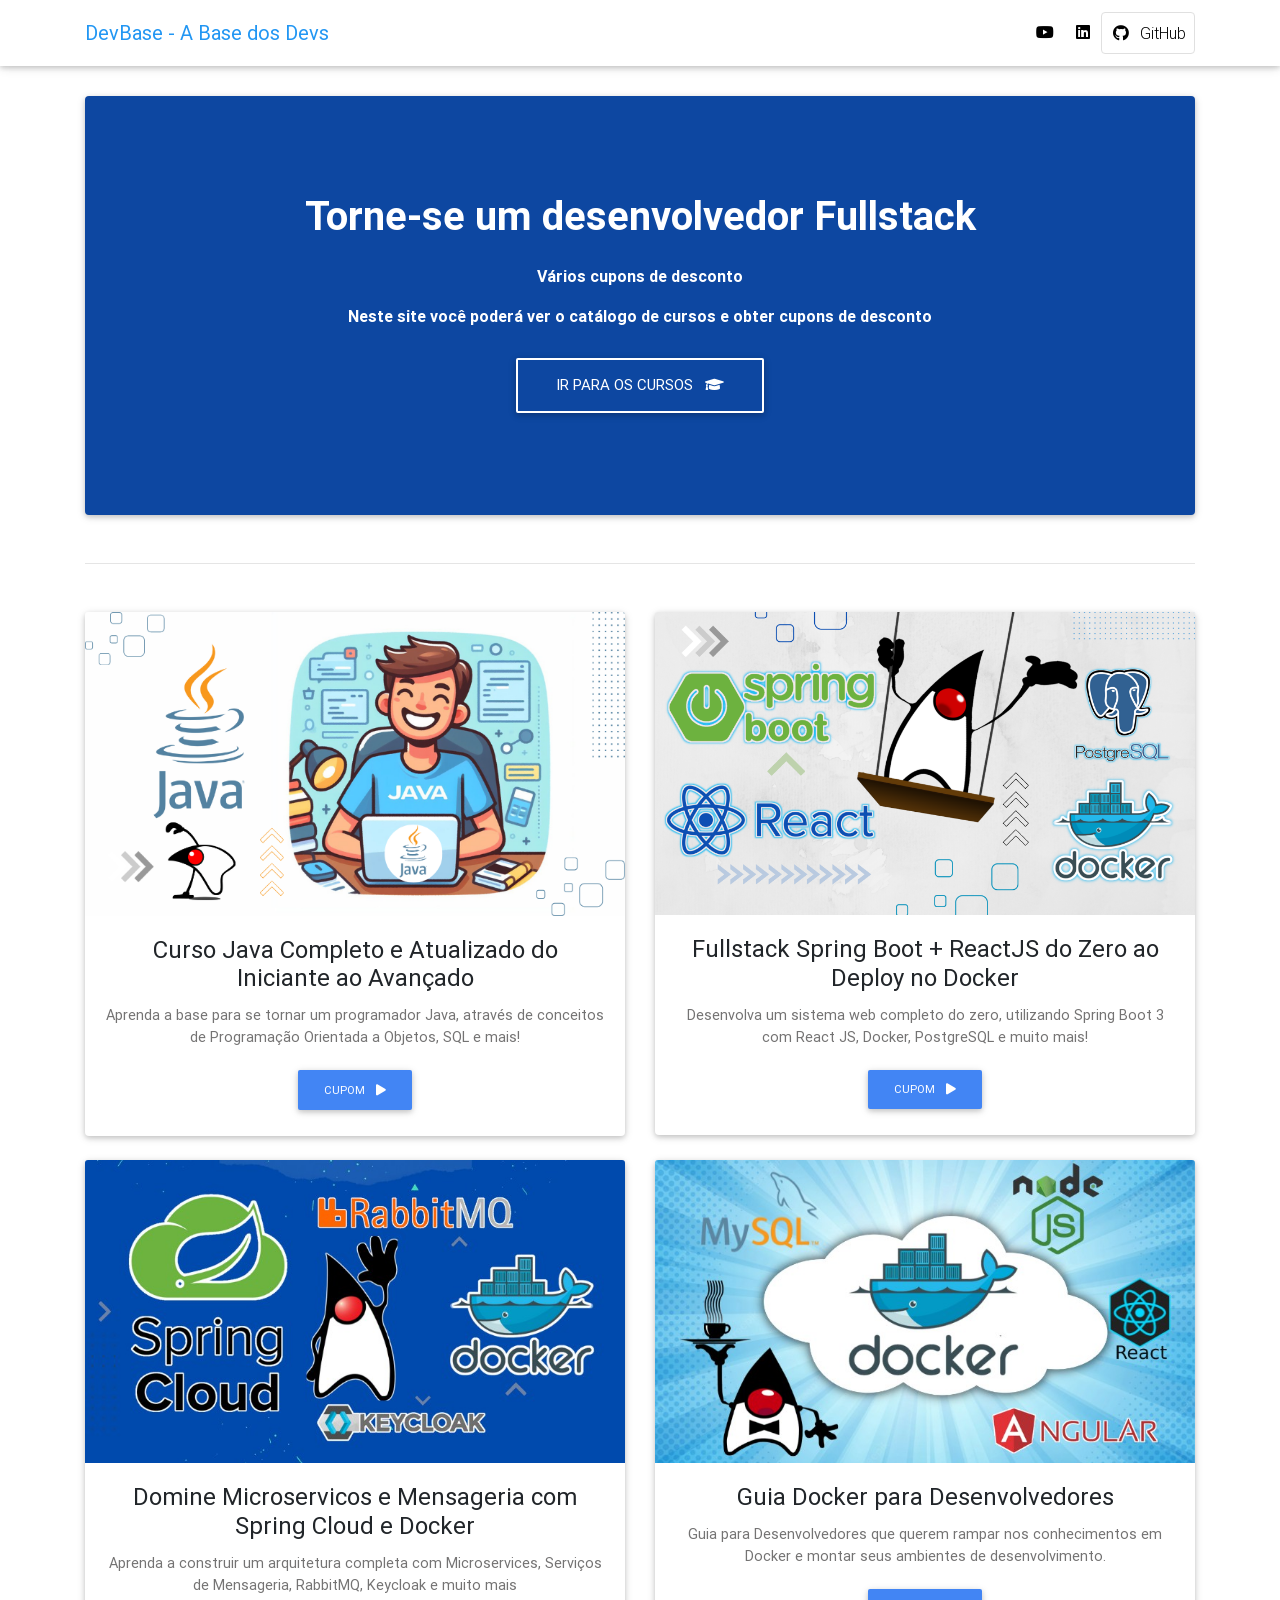
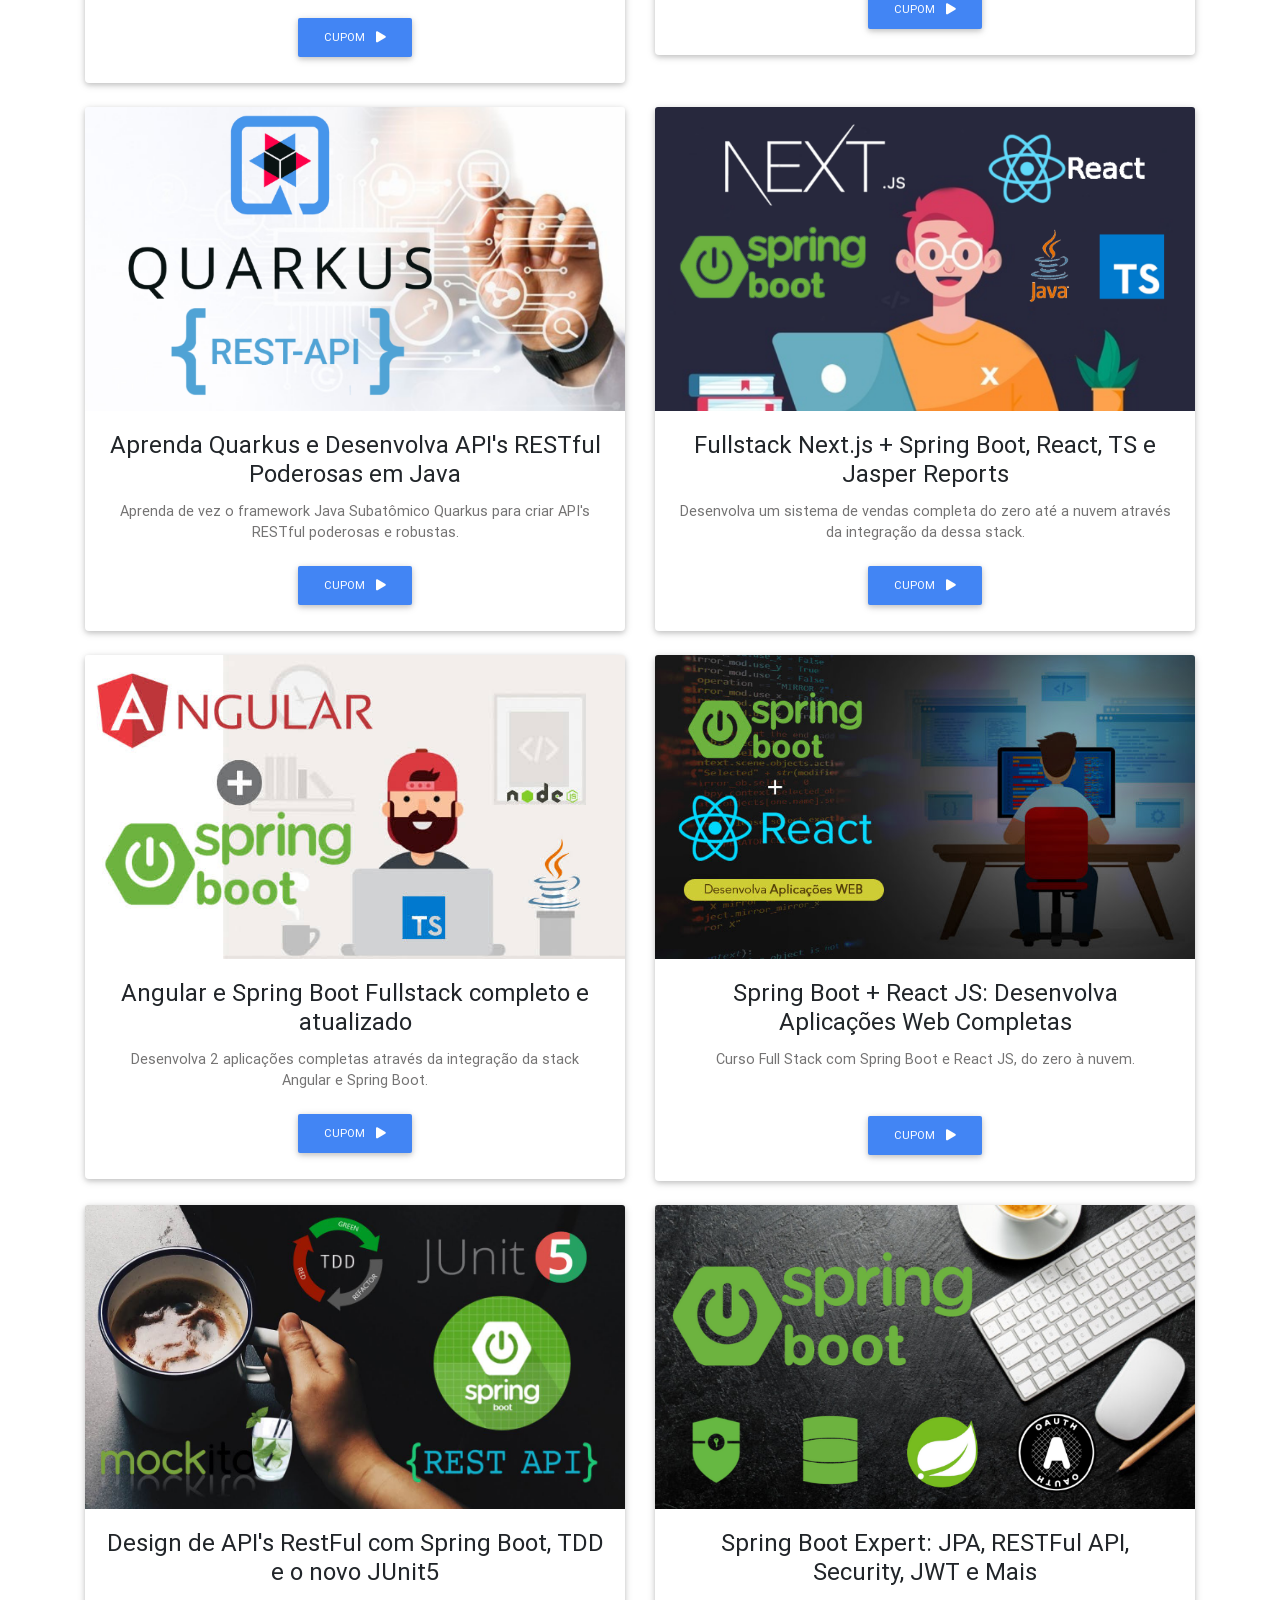
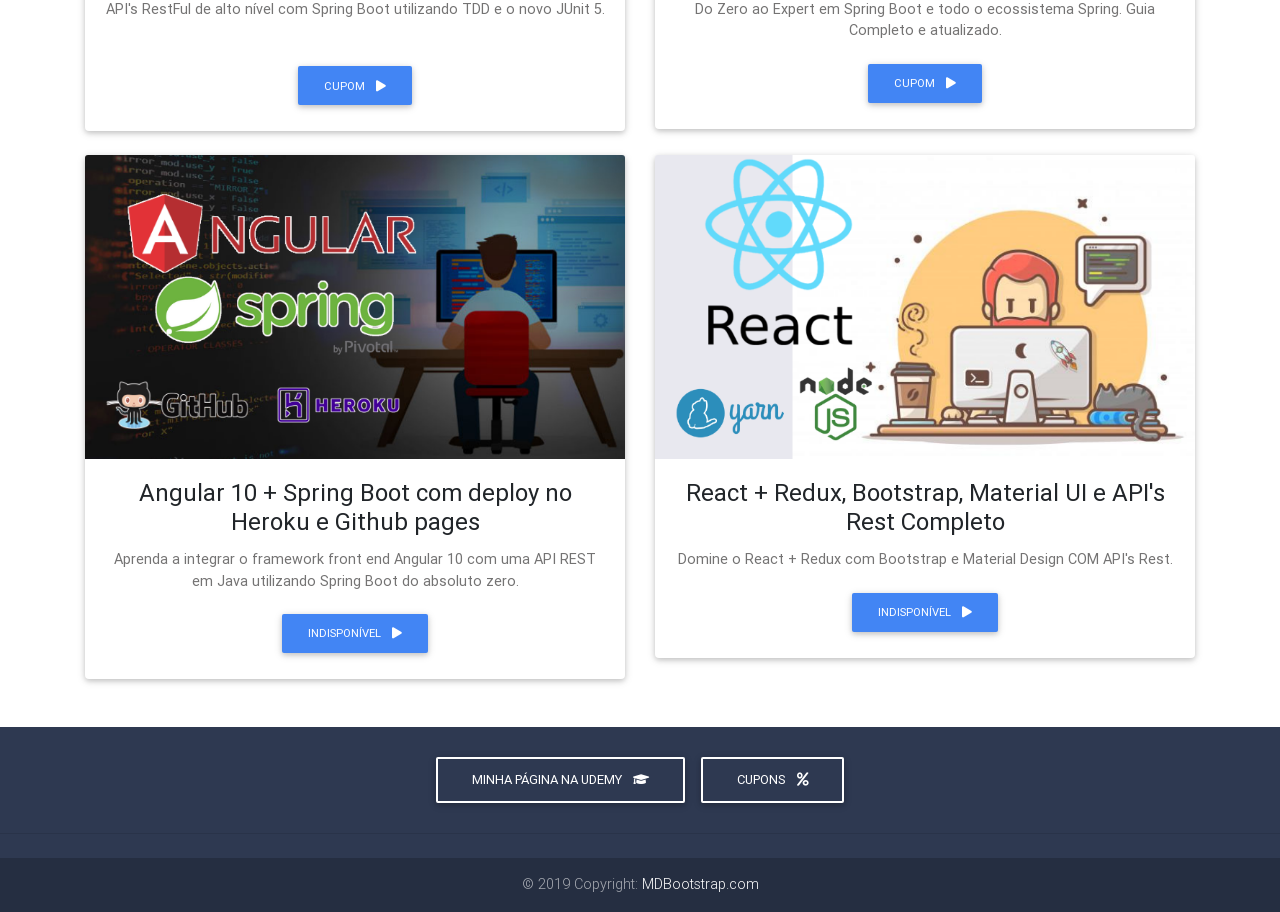
==== index.html @ 4527eec7 "add google analytics" ====
<!DOCTYPE html>
<html lang="en">
  <head>
    <meta charset="utf-8" />
    <meta
      name="viewport"
      content="width=device-width, initial-scale=1, shrink-to-fit=no"
    />
    <meta http-equiv="x-ua-compatible" content="ie=edge" />
    <title>Cursos Dougllas Sousa</title>
    <!-- Font Awesome -->
    <link
      rel="stylesheet"
      href="https://use.fontawesome.com/releases/v5.11.2/css/all.css"
    />
    <!-- Bootstrap core CSS -->
    <link href="css/bootstrap.min.css" rel="stylesheet" />
    <!-- Material Design Bootstrap -->
    <link href="css/mdb.min.css" rel="stylesheet" />
    <!-- Your custom styles (optional) -->
    <link href="css/style.min.css" rel="stylesheet" />
    
  </head>

  <body>
    <script type="text/javascript" src="js/app.js"></script>
    <!--Main Navigation-->
    <header>
      <!-- Navbar -->
      <nav
        class="navbar fixed-top navbar-expand-lg navbar-light white scrolling-navbar"
      >
        <div class="container">
          <!-- Brand -->
          <a class="navbar-brand waves-effect" href="#">
            <strong class="blue-text">DevBase - A Base dos Devs</strong>
          </a>

          <!-- Collapse -->
          <button
            class="navbar-toggler"
            type="button"
            data-toggle="collapse"
            data-target="#navbarSupportedContent"
            aria-controls="navbarSupportedContent"
            aria-expanded="false"
            aria-label="Toggle navigation"
          >
            <span class="navbar-toggler-icon"></span>
          </button>

          <!-- Links -->
          <div class="collapse navbar-collapse" id="navbarSupportedContent">
            <!-- Left -->
            <ul class="navbar-nav mr-auto"></ul>

            <!-- Right -->
            <ul class="navbar-nav nav-flex-icons">
              <li class="nav-item">
                <a
                  href="https://www.youtube.com/channel/UC1NaMQIhprZbJcmgIlcTC9Q"
                  class="nav-link waves-effect"
                  target="_blank"
                >
                  <i class="fab fa-youtube"></i>
                </a>
              </li>
              <li class="nav-item">
                <a
                  href="https://www.linkedin.com/in/dougllassousa/"
                  class="nav-link waves-effect"
                  target="_blank"
                >
                  <i class="fab fa-linkedin"></i>
                </a>
              </li>
              <li class="nav-item">
                <a
                  href="https://github.com/cursodsousa"
                  class="nav-link border border-light rounded waves-effect"
                  target="_blank"
                >
                  <i class="fab fa-github mr-2"></i>GitHub
                </a>
              </li>
            </ul>
          </div>
        </div>
      </nav>
      <!-- Navbar -->
    </header>
    <!--Main Navigation-->

    <!--Main layout-->
    <main class="mt-5 pt-5">
      <div class="container">
        <!--Section: Jumbotron-->
        <section class="card primary-color-dark wow fadeIn" id="intro">
          <!-- Content -->
          <div class="card-body text-white text-center py-5 px-5 my-5">
            <h1 class="mb-4">
              <strong>Torne-se um desenvolvedor Fullstack</strong>
            </h1>
            <p>
              <strong>Vários cupons de desconto</strong>
            </p>
            <p class="mb-4">
              <strong
                >Neste site você poderá ver o catálogo de cursos e obter cupons
                de desconto</strong
              >
            </p>
            <a href="#cupons-section" class="btn btn-outline-white btn-lg">
              Ir para os cursos
              <i class="fas fa-graduation-cap ml-2"></i>
            </a>
          </div>
          <!-- Content -->
        </section>
        <!--Section: Jumbotron-->

        <hr class="my-5" />

        <!--Section: Cards-->
        <section class="text-center">
          <!--Grid row-->
          <div class="row mb-4 wow fadeIn" id="cupons-section">

            <div class="col-md-6 mb-4" id="curso-java">
              <!--Card-->
              <div class="card">
                <!--Card image-->
                <div class="view overlay">
                  <img
                    src="./img/capas/curso-java-completo.png"
                    class="card-img-top"
                    alt=""
                  />
                  <a
                    href="#"
                    onclick="redirectJAVA();"
                  >
                    <div class="mask rgba-white-slight"></div>
                  </a>
                </div>

                <!--Card content-->
                <div class="card-body">
                  <!--Title-->
                  <h4 class="card-title">
                    Curso Java Completo e Atualizado do Iniciante ao Avançado
                  </h4>
                  <!--Text-->
                  <p class="card-text">
                    Aprenda a base para se tornar um programador Java, através de conceitos de Programação Orientada a Objetos, SQL e mais!
                  </p>
                  <a
                    href="#"
                    onclick="redirectJAVA()"
                    class="btn btn-primary btn-md"
                    >CUPOM
                    <i class="fas fa-play ml-2"></i>
                  </a>
                </div>
              </div>
              <!--/.Card-->
            </div>





            <div class="col-md-6 mb-4" id="fullstack-spring-react-2024">
              <!--Card-->
              <div class="card">
                <!--Card image-->
                <div class="view overlay">
                  <img
                    src="./img/capas/fullstack-spring-react-2024.png"
                    class="card-img-top"
                    alt=""
                  />
                  <a
                    href="#"
                    onclick="redirectFSREACT2024();"
                  >
                    <div class="mask rgba-white-slight"></div>
                  </a>
                </div>

                <!--Card content-->
                <div class="card-body">
                  <!--Title-->
                  <h4 class="card-title">
                    Fullstack Spring Boot + ReactJS do Zero ao Deploy no Docker
                  </h4>
                  <!--Text-->
                  <p class="card-text">
                    Desenvolva um sistema web completo do zero, utilizando Spring Boot 3 com React JS, Docker, PostgreSQL e muito mais!
                  </p>
                  <a
                    href="#"
                    onclick="redirectFSREACT2024()"
                    class="btn btn-primary btn-md"
                    >CUPOM
                    <i class="fas fa-play ml-2"></i>
                  </a>
                </div>
              </div>
              <!--/.Card-->
            </div>




            <div class="col-md-6 mb-4" id="spring-microservices">
              <!--Card-->
              <div class="card">
                <!--Card image-->
                <div class="view overlay">
                  <img
                    src="./img/capas/spring-microservices.jpg"
                    class="card-img-top"
                    alt=""
                  />
                  <a
                    href="#"
                    onclick="redirectSPRINGMS();"
                  >
                    <div class="mask rgba-white-slight"></div>
                  </a>
                </div>

                <!--Card content-->
                <div class="card-body">
                  <!--Title-->
                  <h4 class="card-title">
                    Domine Microservicos e Mensageria com Spring Cloud e Docker
                  </h4>
                  <!--Text-->
                  <p class="card-text">
                    Aprenda a construir um arquitetura completa com Microservices, Serviços de Mensageria, RabbitMQ, Keycloak e muito mais
                  </p>
                  <a
                    href="#"
                    onclick="redirectSPRINGMS()"
                    class="btn btn-primary btn-md"
                    >CUPOM
                    <i class="fas fa-play ml-2"></i>
                  </a>
                </div>
              </div>
              <!--/.Card-->
            </div>


            <div class="col-md-6 mb-4" id="curso-docker">
              <!--Card-->
              <div class="card">
                <!--Card image-->
                <div class="view overlay">
                  <img
                    src="./img/capas/docker.jpg"
                    class="card-img-top"
                    alt=""
                  />
                  <a
                    href="#"
                    onclick="redirectDOCKER();"
                  >
                    <div class="mask rgba-white-slight"></div>
                  </a>
                </div>

                <!--Card content-->
                <div class="card-body">
                  <!--Title-->
                  <h4 class="card-title">
                    Guia Docker para Desenvolvedores
                  </h4>
                  <!--Text-->
                  <p class="card-text">
                    Guia para Desenvolvedores que querem rampar nos conhecimentos em Docker e montar seus ambientes de desenvolvimento.
                  </p>
                  <a
                    href="#"
                    onclick="redirectDOCKER()"
                    class="btn btn-primary btn-md"
                    >CUPOM
                    <i class="fas fa-play ml-2"></i>
                  </a>
                </div>
              </div>
              <!--/.Card-->
            </div>




              <!-- curso quarkus rest api -->
              <div class="col-md-6 mb-4" id="quarkus-rest">
                <!--Card-->
                <div class="card">
                  <!--Card image-->
                  <div class="view overlay">
                    <img
                      src="./img/capas/quarkus-rest.png"
                      class="card-img-top"
                      alt=""
                    />
                    <a
                      href="#"
                      onclick="redirectQUARKUS();"
                    >
                      <div class="mask rgba-white-slight"></div>
                    </a>
                  </div>
  
                  <!--Card content-->
                  <div class="card-body">
                    <!--Title-->
                    <h4 class="card-title">
                      Aprenda Quarkus e Desenvolva API's RESTful Poderosas em Java 
                    </h4>
                    <!--Text-->
                    <p class="card-text">
                      Aprenda de vez o framework Java Subatômico Quarkus para criar API's RESTful poderosas e robustas.
                    </p>
                    <a
                      href="#"
                      onclick="redirectQUARKUS();"
                      class="btn btn-primary btn-md"
                      >CUPOM
                      <i class="fas fa-play ml-2"></i>
                    </a>
                  </div>
                </div>
                <!--/.Card-->
              </div>


              <!--Fullstack Next.js + Spring Boot-->
            <!--Grid column-->
            <div class="col-md-6 mb-4" id="angular_spring_boot">
              <!--Card-->
              <div class="card">
                <!--Card image-->
                <div class="view overlay">
                  <img
                    src="./img/capas/spring-nextjs-fullstack.png"
                    class="card-img-top"
                    alt=""
                  />
                  <a
                    href="#"
                    onclick="redirectFSNEXT();"
                  >
                    <div class="mask rgba-white-slight"></div>
                  </a>
                </div>

                <!--Card content-->
                <div class="card-body">
                  <!--Title-->
                  <h4 class="card-title">
                    Fullstack Next.js + Spring Boot, React, TS e Jasper Reports
                  </h4>
                  <!--Text-->
                  <p class="card-text">
                    Desenvolva um sistema de vendas completa do zero até a nuvem através da integração da
                    dessa stack.
                  </p>
                  <a
                    href="#"
                    onclick="redirectFSNEXT();"
                    class="btn btn-primary btn-md"
                    >Cupom
                    <i class="fas fa-play ml-2"></i>
                  </a>
                </div>
              </div>
              <!--/.Card-->
            </div>
            <div class="col-md-6 mb-4" id="angular_spring_boot">
              <!--Card-->
              <div class="card">
                <!--Card image-->
                <div class="view overlay">
                  <img
                    src="./img/capas/angular_spring_boot.jpg"
                    class="card-img-top"
                    alt=""
                  />
                  <a
                    onclick="redirectFSANG();"
                    href="#"
                  >
                    <div class="mask rgba-white-slight"></div>
                  </a>
                </div>

                <!--Card content-->
                <div class="card-body">
                  <!--Title-->
                  <h4 class="card-title">
                    Angular e Spring Boot Fullstack completo e atualizado
                  </h4>
                  <!--Text-->
                  <p class="card-text">
                    Desenvolva 2 aplicações completas através da integração da
                    stack Angular e Spring Boot.
                  </p>
                  <a
                    onclick="redirectFSANG();"
                    href="#"
                    class="btn btn-primary btn-md"
                    >Cupom
                    <i class="fas fa-play ml-2"></i>
                  </a>
                </div>
              </div>
              <!--/.Card-->
            </div>
            <!--Grid column-->

          
           
            <!-- Spring boot + React JS -->
            <!--Grid column-->
            <div class="col-md-6 mb-4" id="spring-react">
              <!--Card-->
              <div class="card">
                <!--Card image-->
                <div class="view overlay">
                  <img
                    src="./img/capas/spring_react.jpg"
                    class="card-img-top"
                    alt=""
                  />
                  <a
                    onclick="redirectFSREACT()"
                    href="#"
                  >
                    <div class="mask rgba-white-slight"></div>
                  </a>
                </div>

                <!--Card content-->
                <div class="card-body">
                  <!--Title-->
                  <h4 class="card-title">
                    Spring Boot + React JS: Desenvolva Aplicações Web Completas
                  </h4>
                  <!--Text-->
                  <p class="card-text">
                    Curso Full Stack com Spring Boot e React JS, do zero à
                    nuvem.
                  </p>
                  <br />
                  <a
                    onclick="redirectFSREACT()"
                    href="#"
                    class="btn btn-primary btn-md"
                    >Cupom
                    <i class="fas fa-play ml-2"></i>
                  </a>
                </div>
              </div>
              <!--/.Card-->
            </div>

            <!--Grid column-->
            <div class="col-md-6 mb-4" id="design-api">
              <!--Card-->
              <div class="card">
                <!--Card image-->
                <div class="view overlay">
                  <img
                    src="./img/capas/design-api.jpg"
                    class="card-img-top"
                    alt=""
                  />
                  <a
                    onclick="redirectDESIGN();"
                    href="#"
                  >
                    <div class="mask rgba-white-slight"></div>
                  </a>
                </div>

                <!--Card content-->
                <div class="card-body">
                  <!--Title-->
                  <h4 class="card-title">
                    Design de API's RestFul com Spring Boot, TDD e o novo JUnit5
                  </h4>
                  <!--Text-->
                  <p class="card-text">
                    API's RestFul de alto nível com Spring Boot utilizando TDD e
                    o novo JUnit 5.
                  </p>
                  <br />
                  <a
                    onclick="redirectDESIGN();"
                    href="#"
                    class="btn btn-primary btn-md"
                    >Cupom
                    <i class="fas fa-play ml-2"></i>
                  </a>
                </div>
              </div>
              <!--/.Card-->
            </div>

            <!--Grid column-->
            <div class="col-md-6 mb-4" id="expert">
              <!--Card-->
              <div class="card">
                <!--Card image-->
                <div class="view overlay">
                  <img
                    src="./img/capas/expert.png"
                    class="card-img-top"
                    alt=""
                  />
                  <a
                    href="#"
                    onclick="redirectSPRING();"
                  >
                    <div class="mask rgba-white-slight"></div>
                  </a>
                </div>

                <!--Card content-->
                <div class="card-body">
                  <!--Title-->
                  <h4 class="card-title">
                    Spring Boot Expert: JPA, RESTFul API, Security, JWT e Mais
                  </h4>
                  <!--Text-->
                  <p class="card-text">
                    Do Zero ao Expert em Spring Boot e todo o ecossistema
                    Spring. Guia Completo e atualizado.
                  </p>
                  <a
                    href="#"
                    onclick="redirectSPRING();"
                    class="btn btn-primary btn-md"
                    >Cupom
                    <i class="fas fa-play ml-2"></i>
                  </a>
                </div>
              </div>
              <!--/.Card-->
            </div>

            <!--Grid column-->
            <div class="col-md-6 mb-4" id="angular_spring_boot_heroku">
              <!--Card-->
              <div class="card">
                <!--Card image-->
                <div class="view overlay">
                  <img
                    src="./img/capas/angular spring github heroku.png"
                    class="card-img-top"
                    alt=""
                  />
                  <a
                    href="#"
                    onclick="return false;"
                  >
                    <div class="mask rgba-white-slight"></div>
                  </a>
                </div>

                <!--Card content-->
                <div class="card-body">
                  <!--Title-->
                  <h4 class="card-title">
                    Angular 10 + Spring Boot com deploy no Heroku e Github pages
                  </h4>
                  <!--Text-->
                  <p class="card-text">
                    Aprenda a integrar o framework front end Angular 10 com uma
                    API REST em Java utilizando Spring Boot do absoluto zero.
                  </p>
                  <a
                    href="#"
                    onclick="return false;"
                    class="btn btn-primary btn-md"
                    >Indisponível
                    <i class="fas fa-play ml-2"></i>
                  </a>
                </div>
              </div>
              <!--/.Card-->
            </div>

            <!--Grid column-->
            <div class="col-md-6 mb-4" id="react">
              <!--Card-->
              <div class="card">
                <!--Card image-->
                <div class="view overlay">
                  <img
                    src="./img/capas/react.png"
                    class="card-img-top"
                    alt=""
                  />
                  <a
                    href="#"
                    onclick="return false;"
                  >
                    <div class="mask rgba-white-slight"></div>
                  </a>
                </div>

                <!--Card content-->
                <div class="card-body">
                  <!--Title-->
                  <h4 class="card-title">
                    React + Redux, Bootstrap, Material UI e API's Rest Completo
                  </h4>
                  <!--Text-->
                  <p class="card-text">
                    Domine o React + Redux com Bootstrap e Material Design COM
                    API's Rest.
                  </p>
                  <a
                    href="#"
                    onclick="return false;"
                    class="btn btn-primary btn-md"
                    >Indisponível
                    <i class="fas fa-play ml-2"></i>
                  </a>
                </div>
              </div>
              <!--/.Card-->
            </div>

           
          </div>
          <!--Grid row-->
        </section>
        <!--Section: Cards-->
      </div>
    </main>
    <!--Main layout-->

    <!--Footer-->
    <footer
      class="page-footer text-center font-small mdb-color darken-2 mt-4 wow fadeIn"
    >
      <!--Call to action-->
      <div class="pt-4">
        <a
          class="btn btn-outline-white"
          href="https://www.udemy.com/user/dougllas-sousa/"
          target="_blank"
          role="button"
          >Minha Página na Udemy
          <i class="fas fa-graduation-cap ml-2"></i>
        </a>
        <a class="btn btn-outline-white" href="#cupons-section" role="button"
          >Cupons
          <i class="fas fa-percent ml-2"></i>
        </a>
      </div>
      <!--/.Call to action-->

      <hr class="my-4" />

      <!-- Social icons -->
      <div class="pb-4" style="display: none">
        <a href="https://www.facebook.com/mdbootstrap" target="_blank">
          <i class="fab fa-facebook-f mr-3"></i>
        </a>

        <a href="https://twitter.com/MDBootstrap" target="_blank">
          <i class="fab fa-twitter mr-3"></i>
        </a>

        <a href="https://www.youtube.com/watch?v=7MUISDJ5ZZ4" target="_blank">
          <i class="fab fa-youtube mr-3"></i>
        </a>

        <a
          href="https://plus.google.com/u/0/b/107863090883699620484"
          target="_blank"
        >
          <i class="fab fa-google-plus-g mr-3"></i>
        </a>

        <a href="https://dribbble.com/mdbootstrap" target="_blank">
          <i class="fab fa-dribbble mr-3"></i>
        </a>

        <a href="https://pinterest.com/mdbootstrap" target="_blank">
          <i class="fab fa-pinterest mr-3"></i>
        </a>

        <a
          href="https://github.com/mdbootstrap/bootstrap-material-design"
          target="_blank"
        >
          <i class="fab fa-github mr-3"></i>
        </a>

        <a href="http://codepen.io/mdbootstrap/" target="_blank">
          <i class="fab fa-codepen mr-3"></i>
        </a>
      </div>
      <!-- Social icons -->

      <!--Copyright-->
      <div class="footer-copyright py-3">
        © 2019 Copyright:
        <a href="https://mdbootstrap.com/education/bootstrap/" target="_blank">
          MDBootstrap.com
        </a>
      </div>
      <!--/.Copyright-->
    </footer>
    <!--/.Footer-->

    <!-- SCRIPTS -->
    <!-- JQuery -->
    <script type="text/javascript" src="js/jquery-3.4.1.min.js"></script>
    <!-- Bootstrap tooltips -->
    <script type="text/javascript" src="js/popper.min.js"></script>
    <!-- Bootstrap core JavaScript -->
    <script type="text/javascript" src="js/bootstrap.min.js"></script>
    <!-- MDB core JavaScript -->
    <script type="text/javascript" src="js/mdb.min.js"></script>
    <!-- Initializations -->
    <script type="text/javascript">
      // Animations initialization
      new WOW().init();
    </script>
    <!-- Global site tag (gtag.js) - Google Analytics -->
<script async src="https://www.googletagmanager.com/gtag/js?id=UA-213331252-1">
</script>
<script>
  window.dataLayer = window.dataLayer || [];
  function gtag(){dataLayer.push(arguments);}
  gtag('js', new Date());

  gtag('config', 'UA-213331252-1');
</script>
<!-- Google Tag Manager -->
<script>(function(w,d,s,l,i){w[l]=w[l]||[];w[l].push({'gtm.start':
  new Date().getTime(),event:'gtm.js'});var f=d.getElementsByTagName(s)[0],
  j=d.createElement(s),dl=l!='dataLayer'?'&l='+l:'';j.async=true;j.src=
  'https://www.googletagmanager.com/gtm.js?id='+i+dl;f.parentNode.insertBefore(j,f);
  })(window,document,'script','dataLayer','GTM-WWMS6BDR');</script>
  <!-- End Google Tag Manager -->
  </body>
</html>
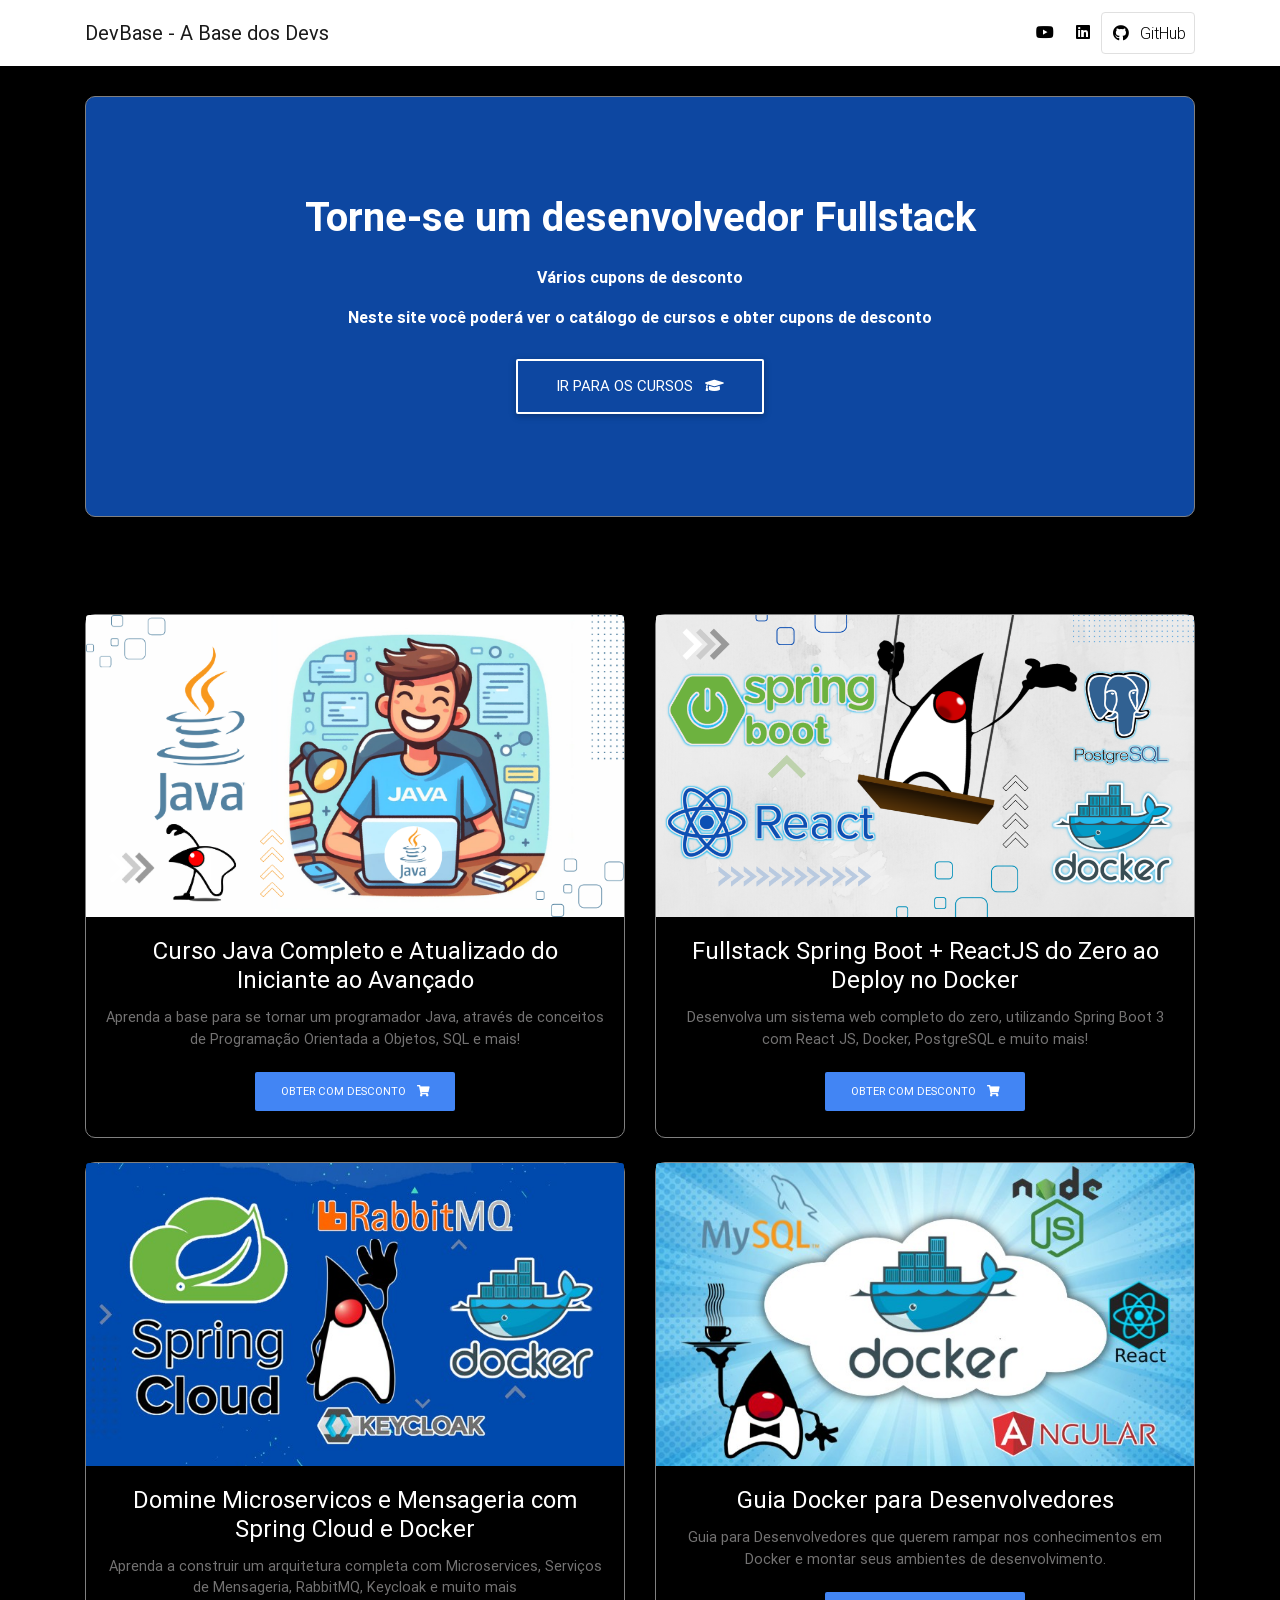
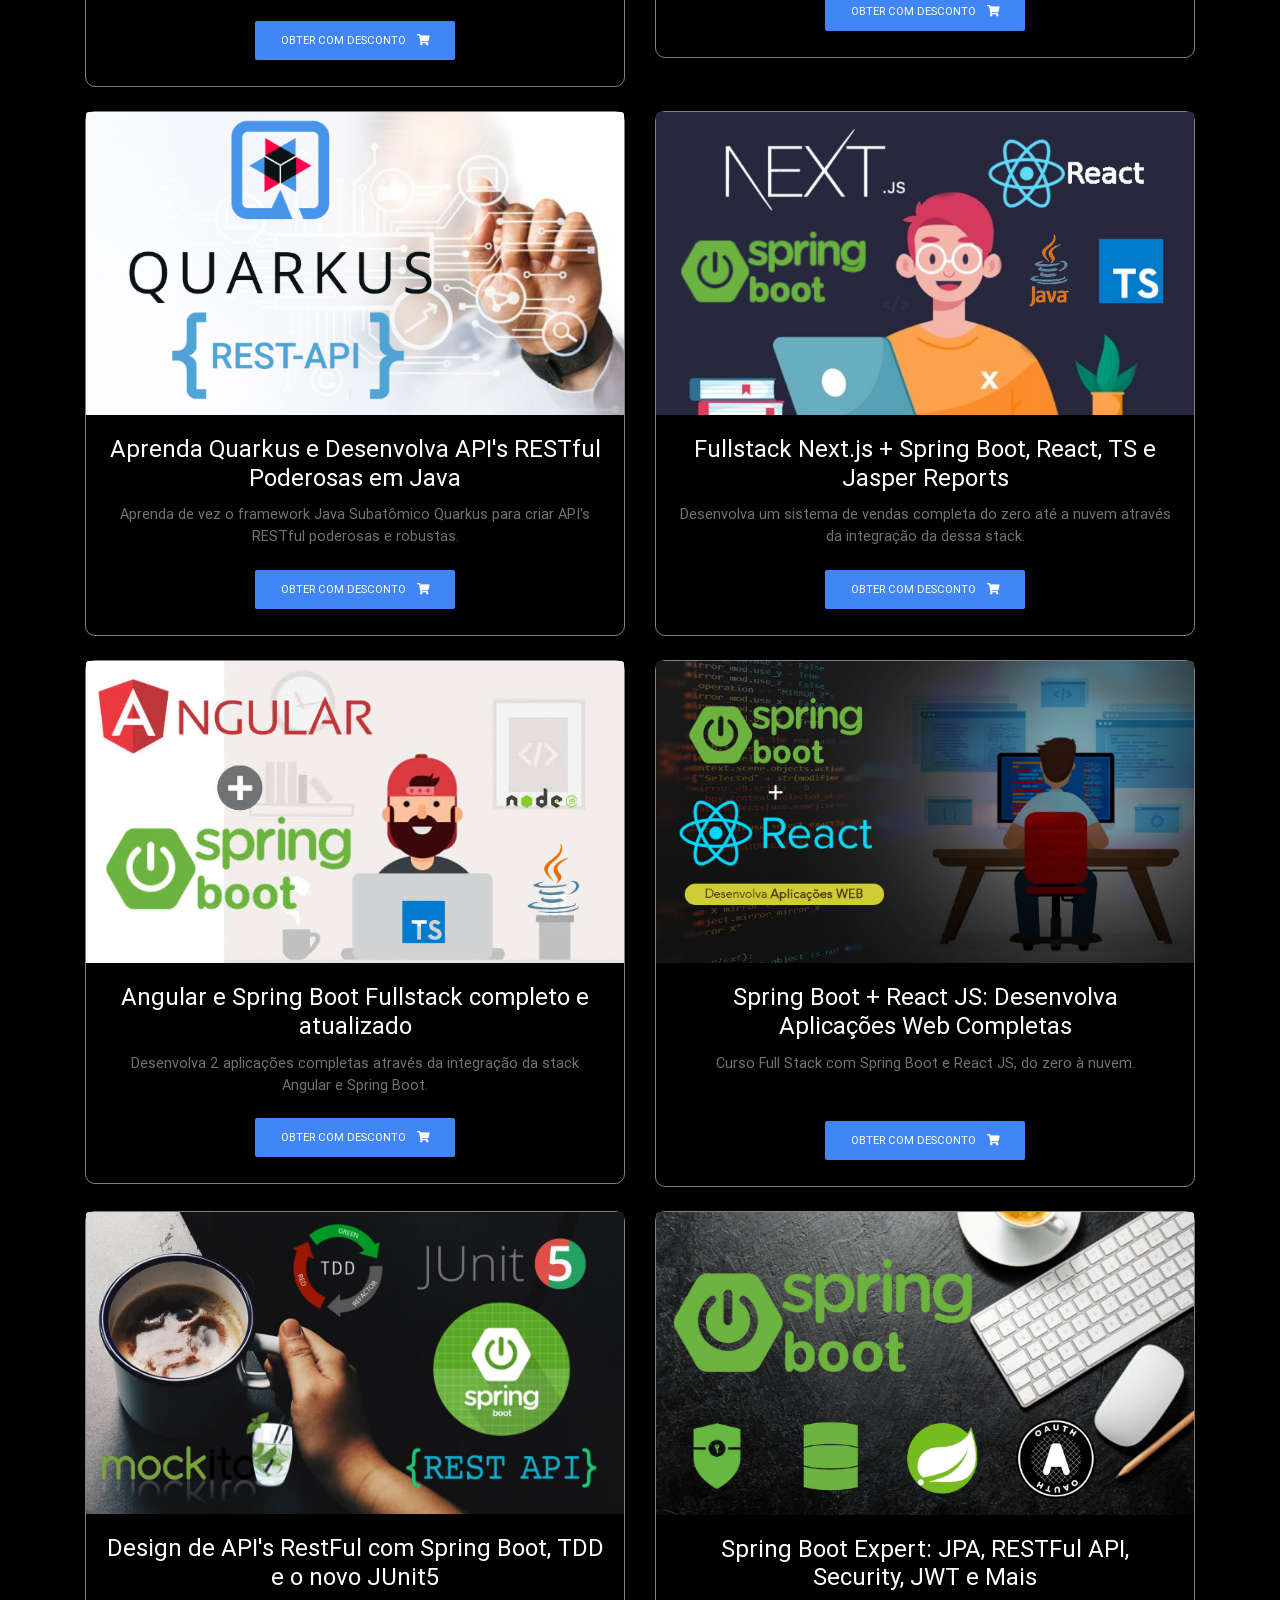
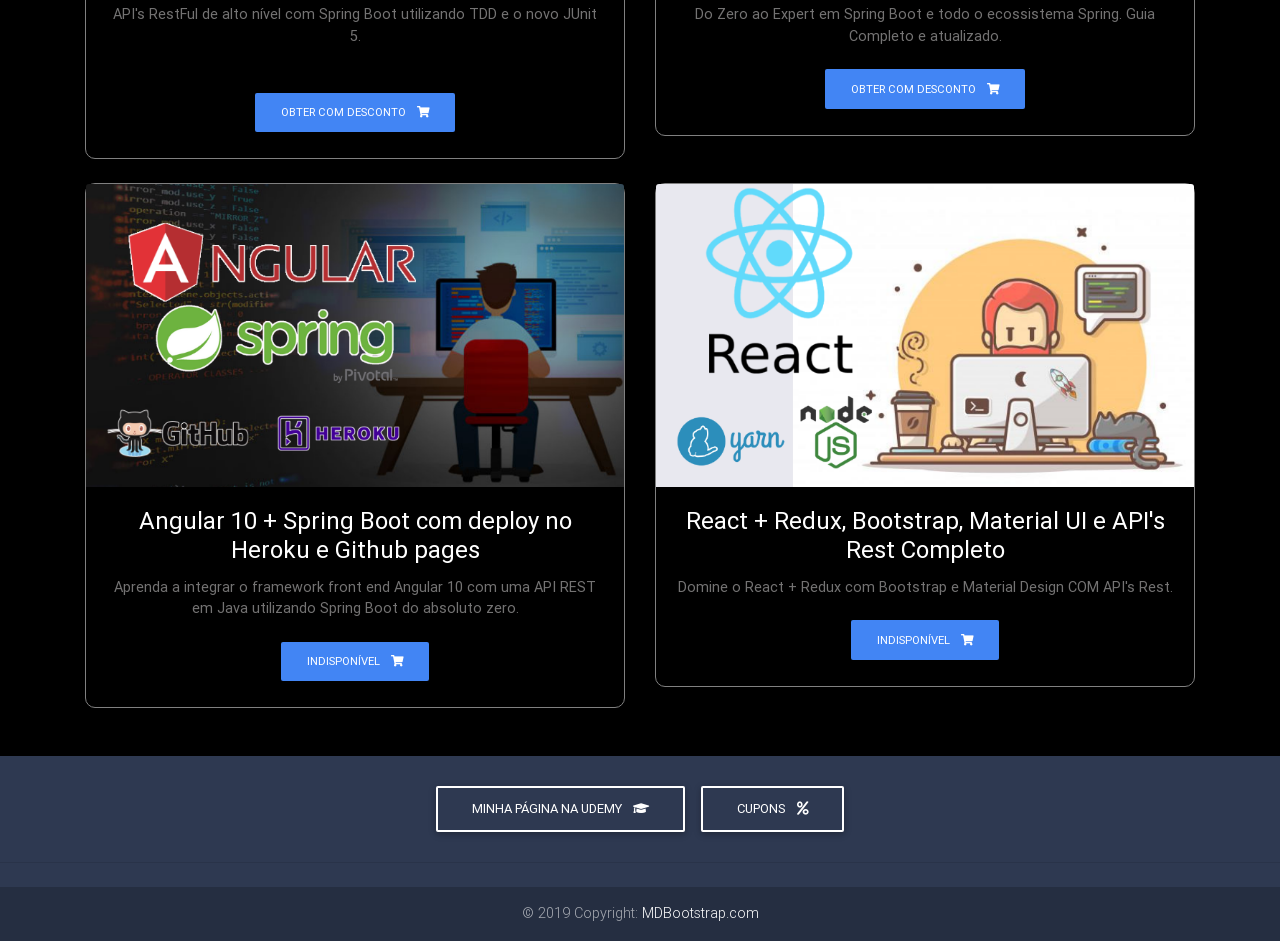
==== commit 189fb017: "modificando tema pra dark" ====
--- a/index.html
+++ b/index.html
@@ -16,7 +16,7 @@
     <!-- Bootstrap core CSS -->
     <link href="css/bootstrap.min.css" rel="stylesheet" />
     <!-- Material Design Bootstrap -->
-    <link href="css/mdb.min.css" rel="stylesheet" />
+    <link href="css/mdb.css" rel="stylesheet" />
     <!-- Your custom styles (optional) -->
     <link href="css/style.min.css" rel="stylesheet" />
     
@@ -27,13 +27,13 @@
     <!--Main Navigation-->
     <header>
       <!-- Navbar -->
-      <nav
+      <nav id="nav-bar-top"
         class="navbar fixed-top navbar-expand-lg navbar-light white scrolling-navbar"
       >
         <div class="container">
           <!-- Brand -->
           <a class="navbar-brand waves-effect" href="#">
-            <strong class="blue-text">DevBase - A Base dos Devs</strong>
+            <strong class="text-blue">DevBase - A Base dos Devs</strong>
           </a>
 
           <!-- Collapse -->
@@ -158,8 +158,8 @@
                     href="#"
                     onclick="redirectJAVA()"
                     class="btn btn-primary btn-md"
-                    >CUPOM
-                    <i class="fas fa-play ml-2"></i>
+                    >Obter com Desconto
+                    <i class="fas fa-shopping-cart ml-2"></i>
                   </a>
                 </div>
               </div>
@@ -202,8 +202,8 @@
                     href="#"
                     onclick="redirectFSREACT2024()"
                     class="btn btn-primary btn-md"
-                    >CUPOM
-                    <i class="fas fa-play ml-2"></i>
+                    >Obter com Desconto
+                    <i class="fas fa-shopping-cart ml-2"></i>
                   </a>
                 </div>
               </div>
@@ -245,8 +245,8 @@
                     href="#"
                     onclick="redirectSPRINGMS()"
                     class="btn btn-primary btn-md"
-                    >CUPOM
-                    <i class="fas fa-play ml-2"></i>
+                    >Obter com Desconto
+                    <i class="fas fa-shopping-cart ml-2"></i>
                   </a>
                 </div>
               </div>
@@ -286,8 +286,8 @@
                     href="#"
                     onclick="redirectDOCKER()"
                     class="btn btn-primary btn-md"
-                    >CUPOM
-                    <i class="fas fa-play ml-2"></i>
+                    >Obter com Desconto
+                    <i class="fas fa-shopping-cart ml-2"></i>
                   </a>
                 </div>
               </div>
@@ -330,8 +330,8 @@
                       href="#"
                       onclick="redirectQUARKUS();"
                       class="btn btn-primary btn-md"
-                      >CUPOM
-                      <i class="fas fa-play ml-2"></i>
+                      >Obter com Desconto
+                      <i class="fas fa-shopping-cart ml-2"></i>
                     </a>
                   </div>
                 </div>
@@ -374,8 +374,8 @@
                     href="#"
                     onclick="redirectFSNEXT();"
                     class="btn btn-primary btn-md"
-                    >Cupom
-                    <i class="fas fa-play ml-2"></i>
+                    >Obter com Desconto
+                    <i class="fas fa-shopping-cart ml-2"></i>
                   </a>
                 </div>
               </div>
@@ -414,8 +414,8 @@
                     onclick="redirectFSANG();"
                     href="#"
                     class="btn btn-primary btn-md"
-                    >Cupom
-                    <i class="fas fa-play ml-2"></i>
+                    >Obter com Desconto
+                    <i class="fas fa-shopping-cart ml-2"></i>
                   </a>
                 </div>
               </div>
@@ -461,8 +461,8 @@
                     onclick="redirectFSREACT()"
                     href="#"
                     class="btn btn-primary btn-md"
-                    >Cupom
-                    <i class="fas fa-play ml-2"></i>
+                    >Obter com Desconto
+                    <i class="fas fa-shopping-cart ml-2"></i>
                   </a>
                 </div>
               </div>
@@ -504,8 +504,8 @@
                     onclick="redirectDESIGN();"
                     href="#"
                     class="btn btn-primary btn-md"
-                    >Cupom
-                    <i class="fas fa-play ml-2"></i>
+                    >Obter com Desconto
+                    <i class="fas fa-shopping-cart ml-2"></i>
                   </a>
                 </div>
               </div>
@@ -546,8 +546,8 @@
                     href="#"
                     onclick="redirectSPRING();"
                     class="btn btn-primary btn-md"
-                    >Cupom
-                    <i class="fas fa-play ml-2"></i>
+                    >Obter com Desconto
+                    <i class="fas fa-shopping-cart ml-2"></i>
                   </a>
                 </div>
               </div>
@@ -589,7 +589,7 @@
                     onclick="return false;"
                     class="btn btn-primary btn-md"
                     >Indisponível
-                    <i class="fas fa-play ml-2"></i>
+                    <i class="fas fa-shopping-cart ml-2"></i>
                   </a>
                 </div>
               </div>
@@ -631,7 +631,7 @@
                     onclick="return false;"
                     class="btn btn-primary btn-md"
                     >Indisponível
-                    <i class="fas fa-play ml-2"></i>
+                    <i class="fas fa-shopping-cart ml-2"></i>
                   </a>
                 </div>
               </div>
--- a/css/style.min.css
+++ b/css/style.min.css
@@ -0,0 +1,14 @@
+body {
+    background: #000000;
+}
+
+.card {
+    background: #000000;
+    color: #ffffff;
+    border: 1px solid gray;
+    border-radius: 10px;
+}
+
+header{
+    background: purple;
+}
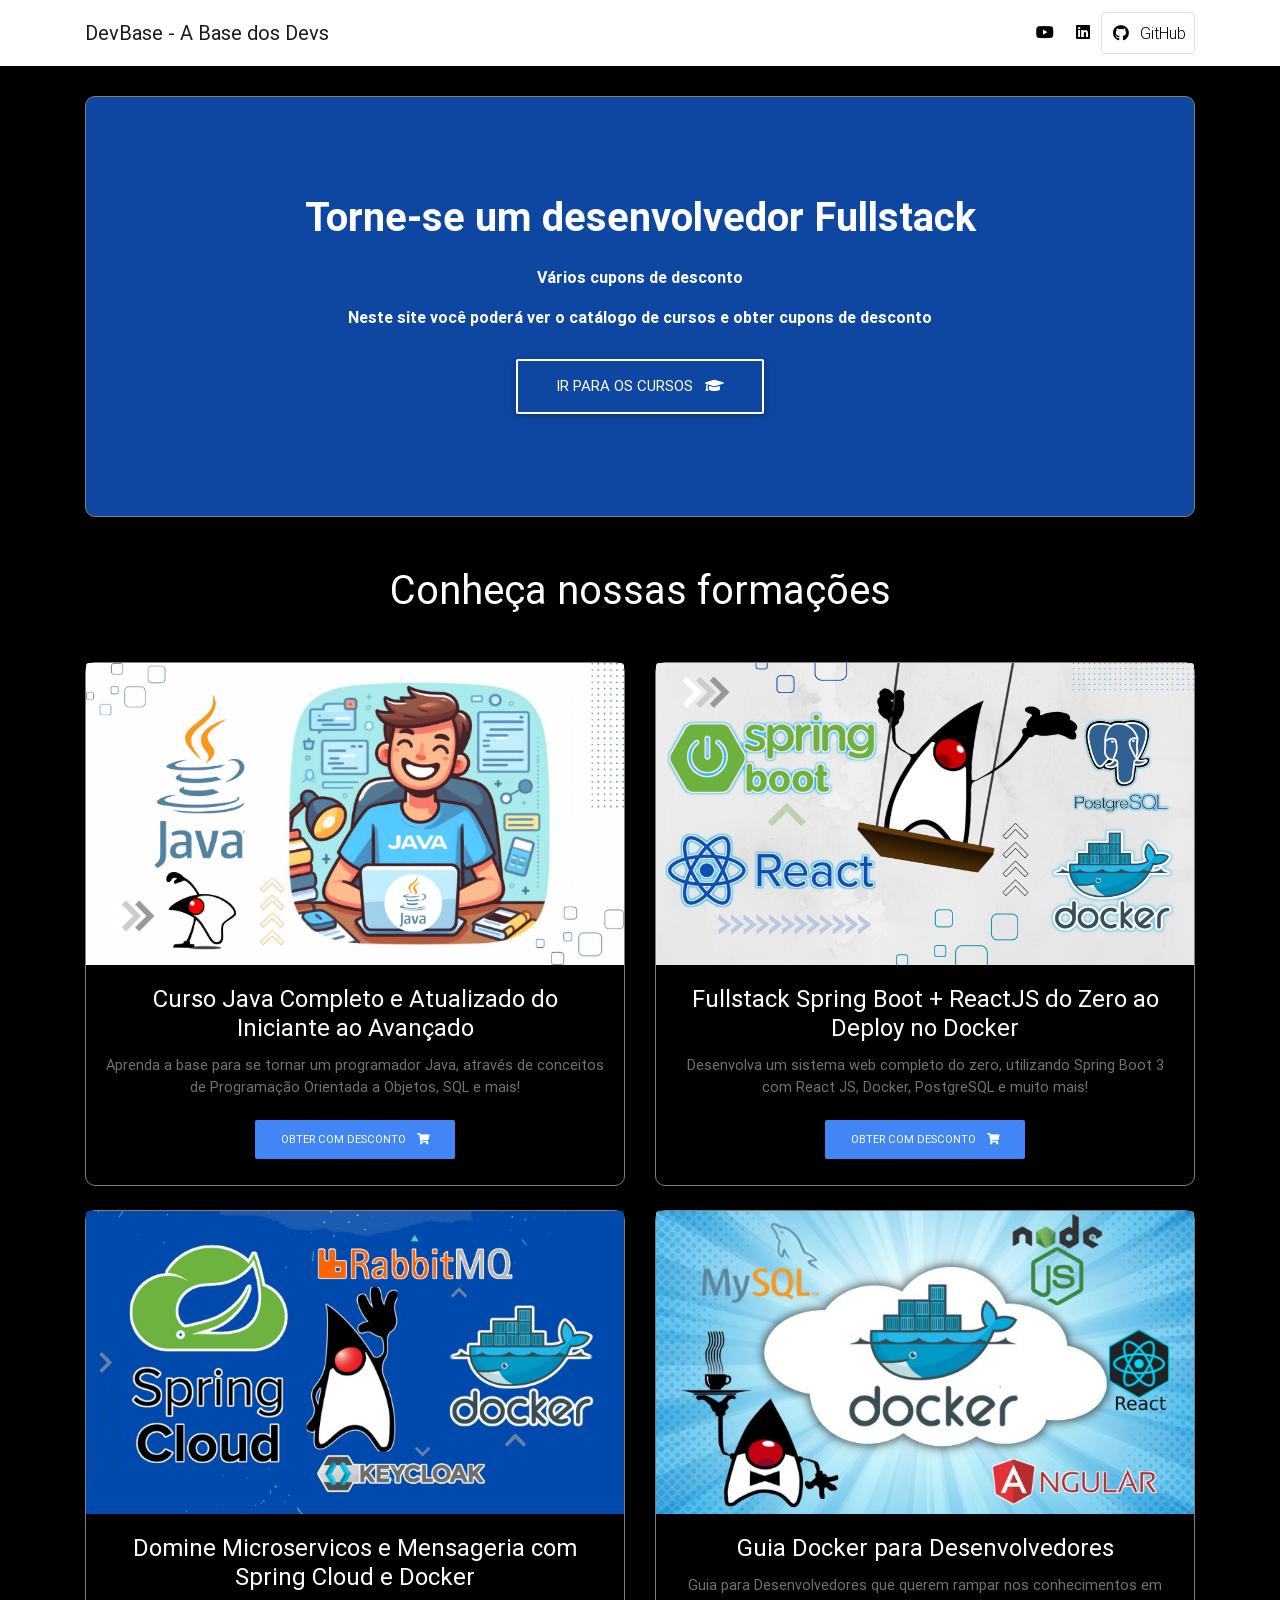
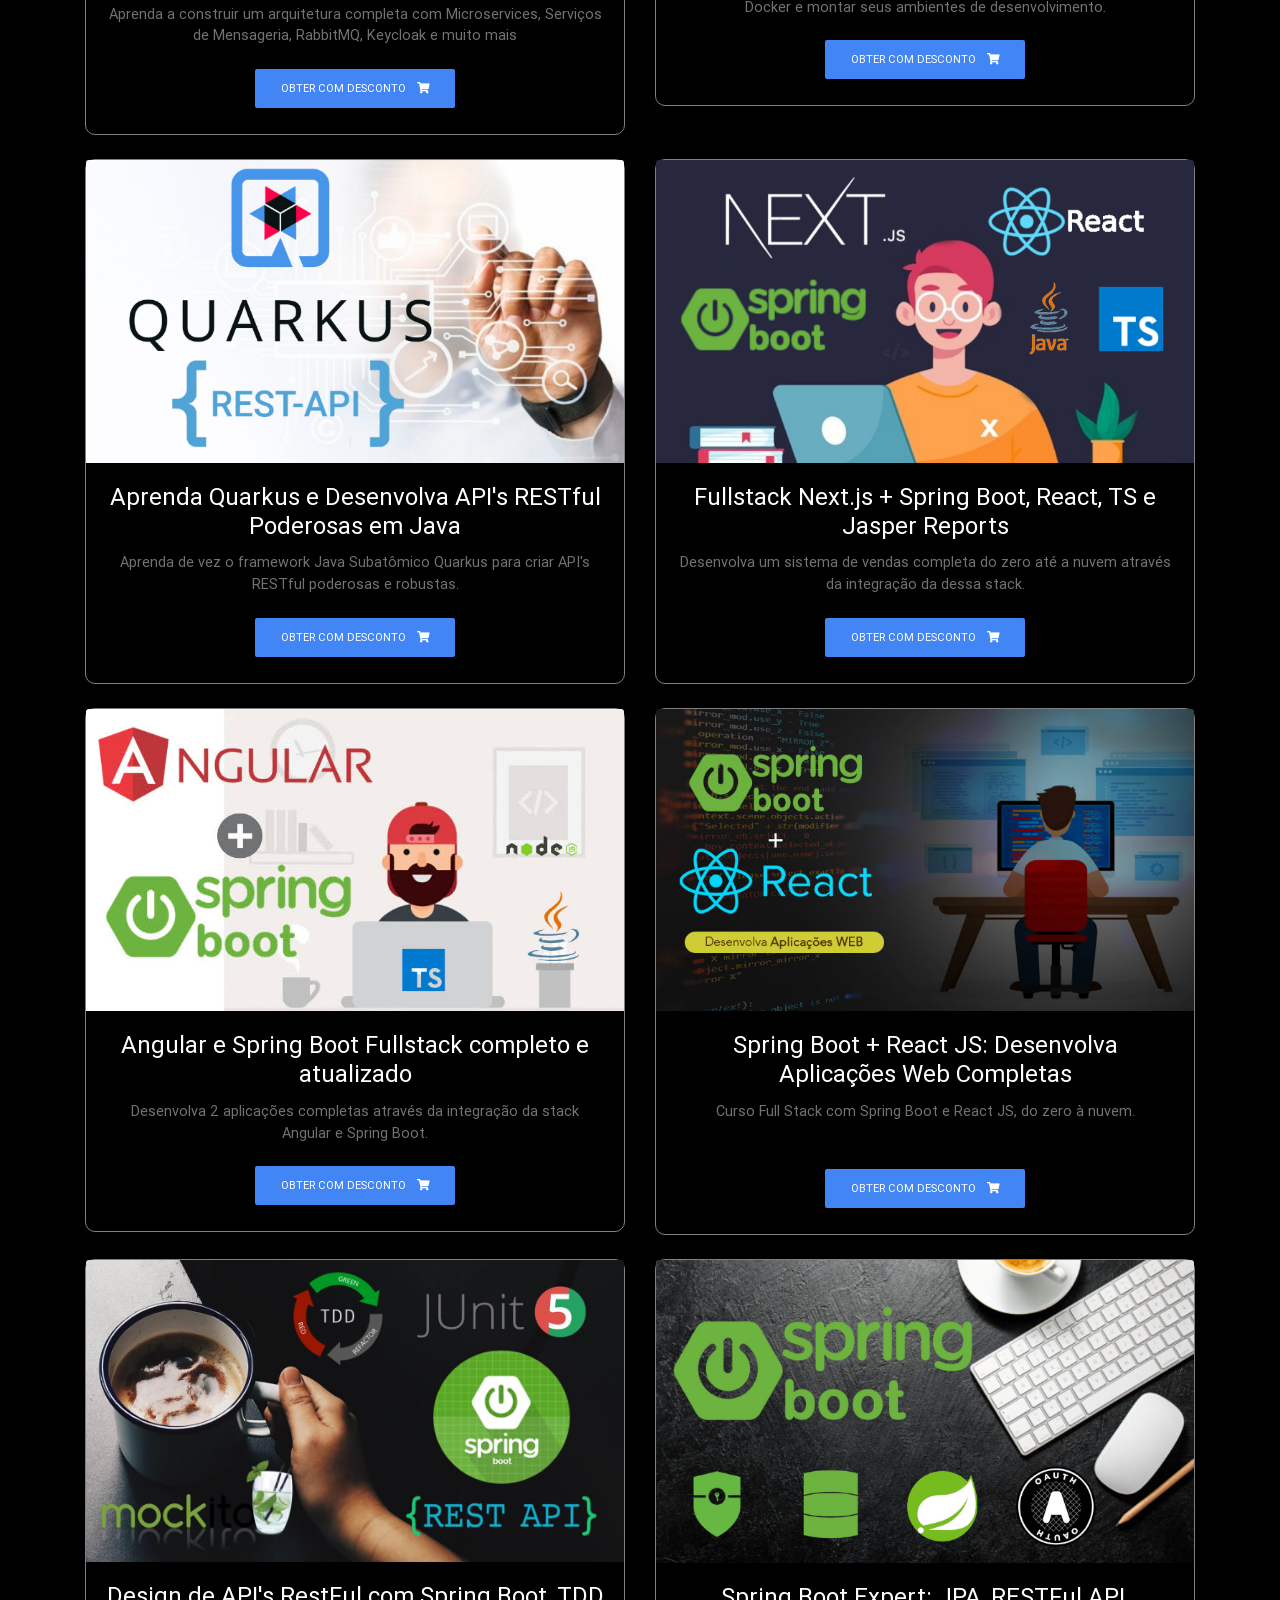
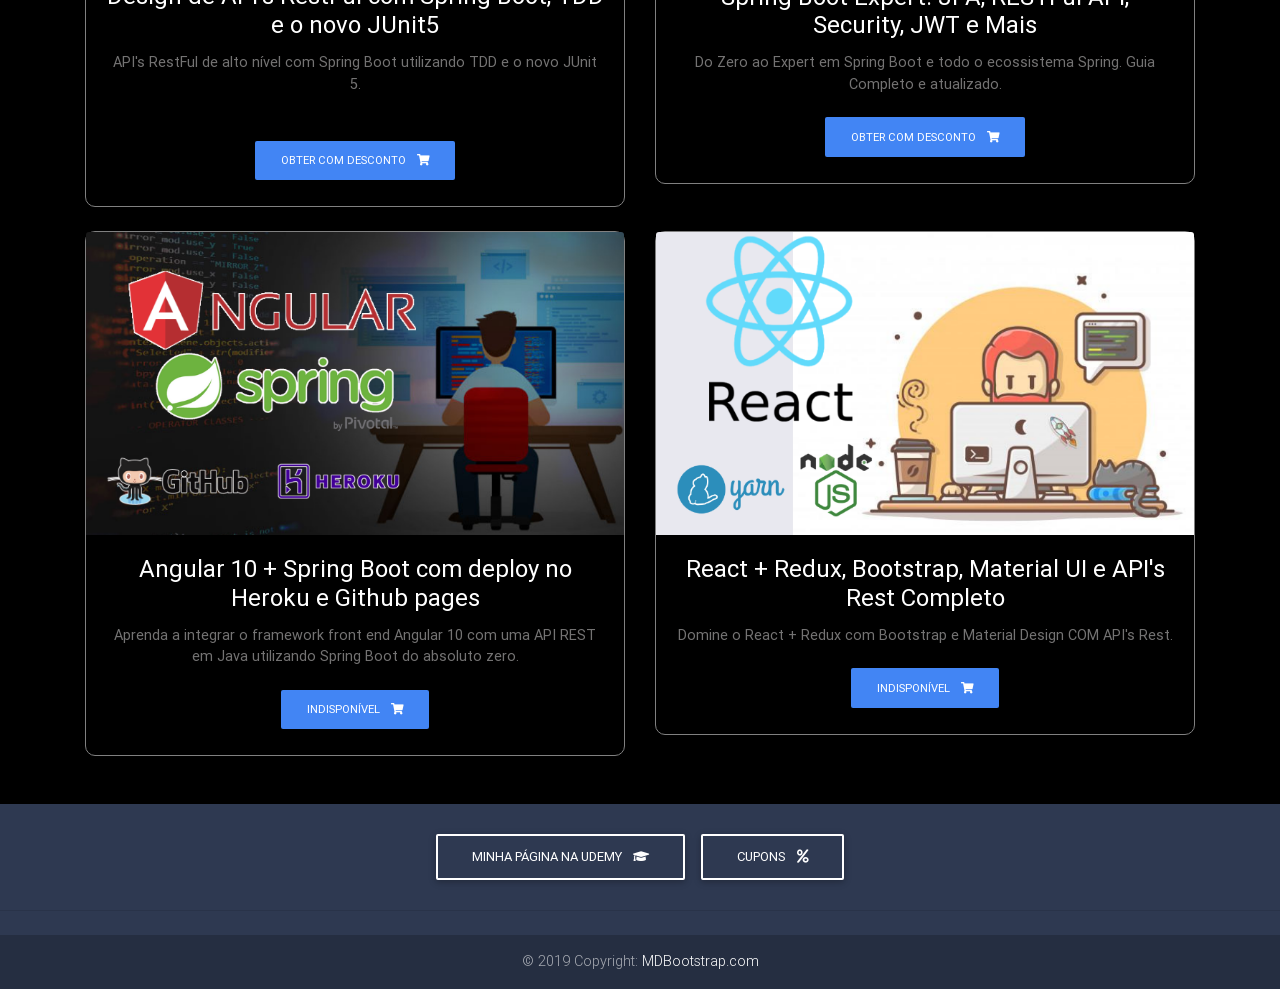
==== commit dd475518: "modificando tema pra dark" ====
--- a/index.html
+++ b/index.html
@@ -119,7 +119,11 @@
         </section>
         <!--Section: Jumbotron-->
 
-        <hr class="my-5" />
+        <hr class="my-4" />
+
+        <div class="text-center text-white mb-5 font-large">
+          <h1><strong>Conheça nossas formações</strong></h1>
+        </div>
 
         <!--Section: Cards-->
         <section class="text-center">
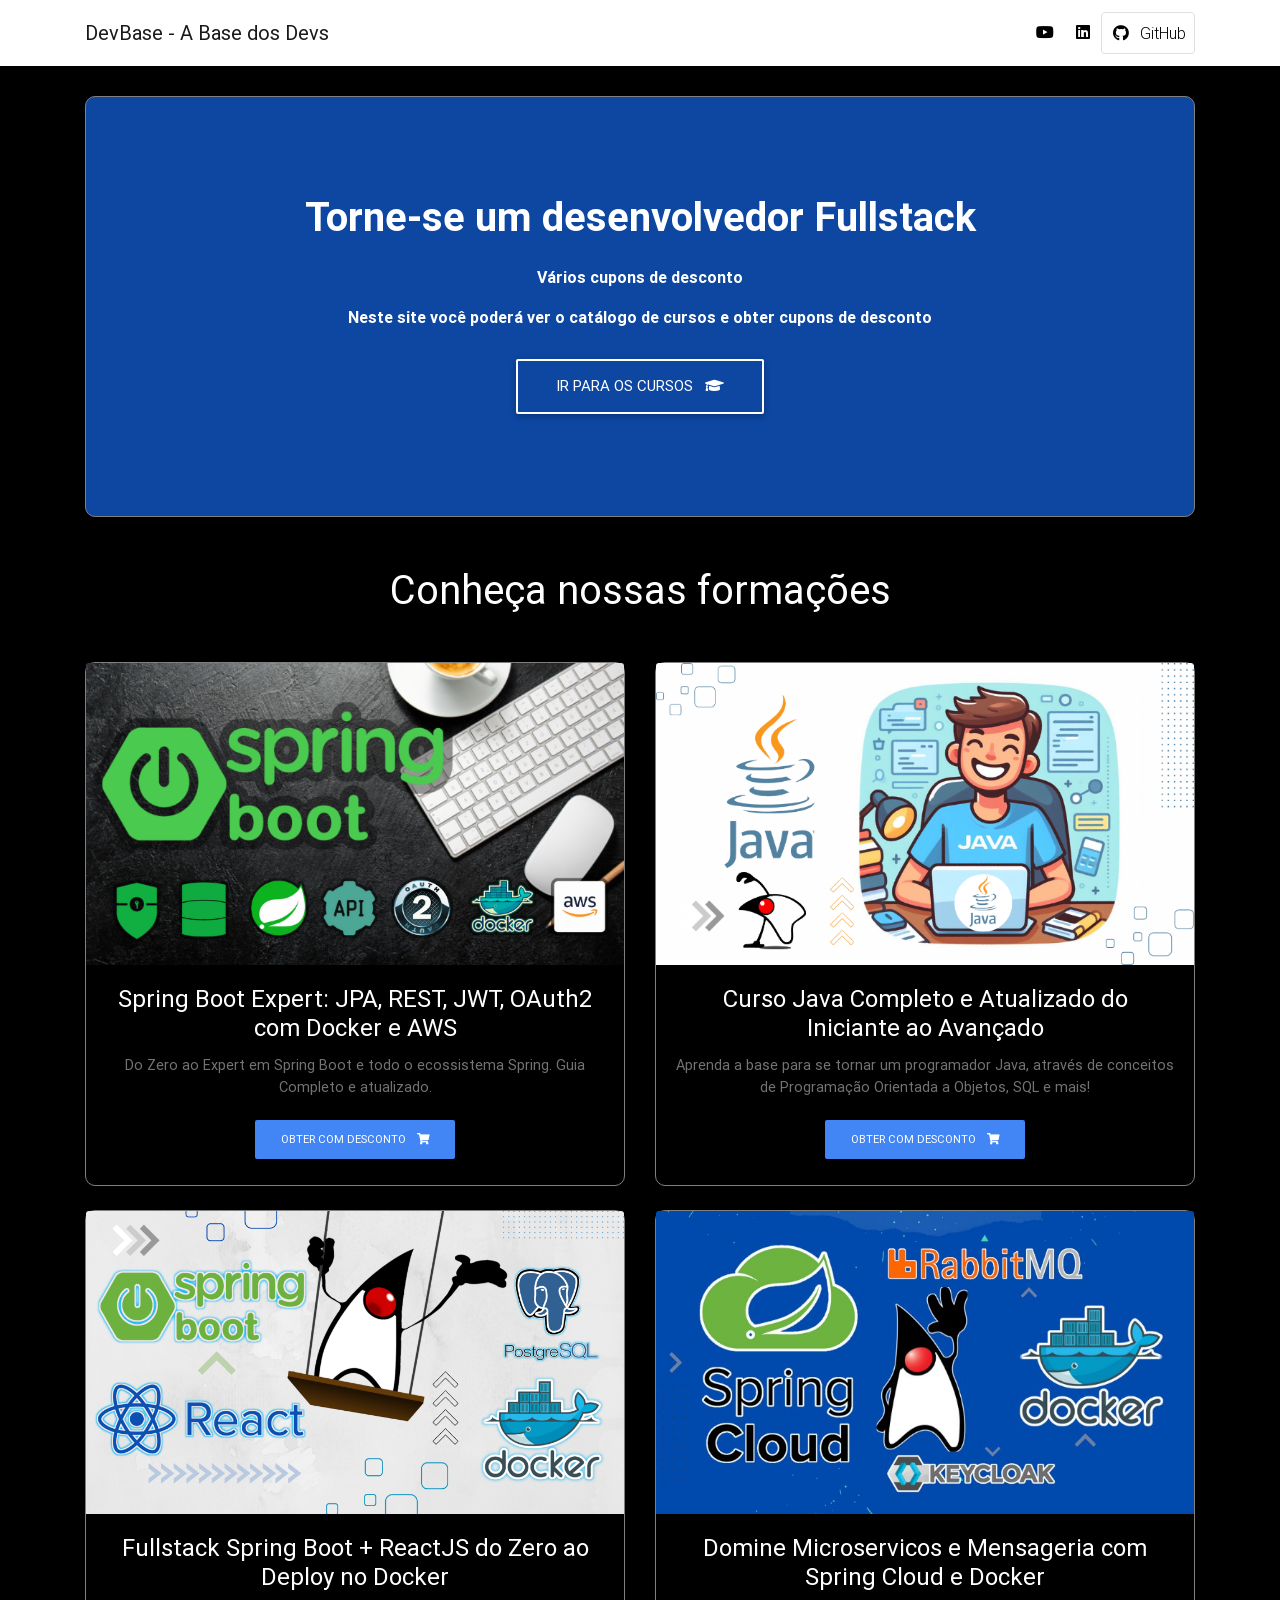
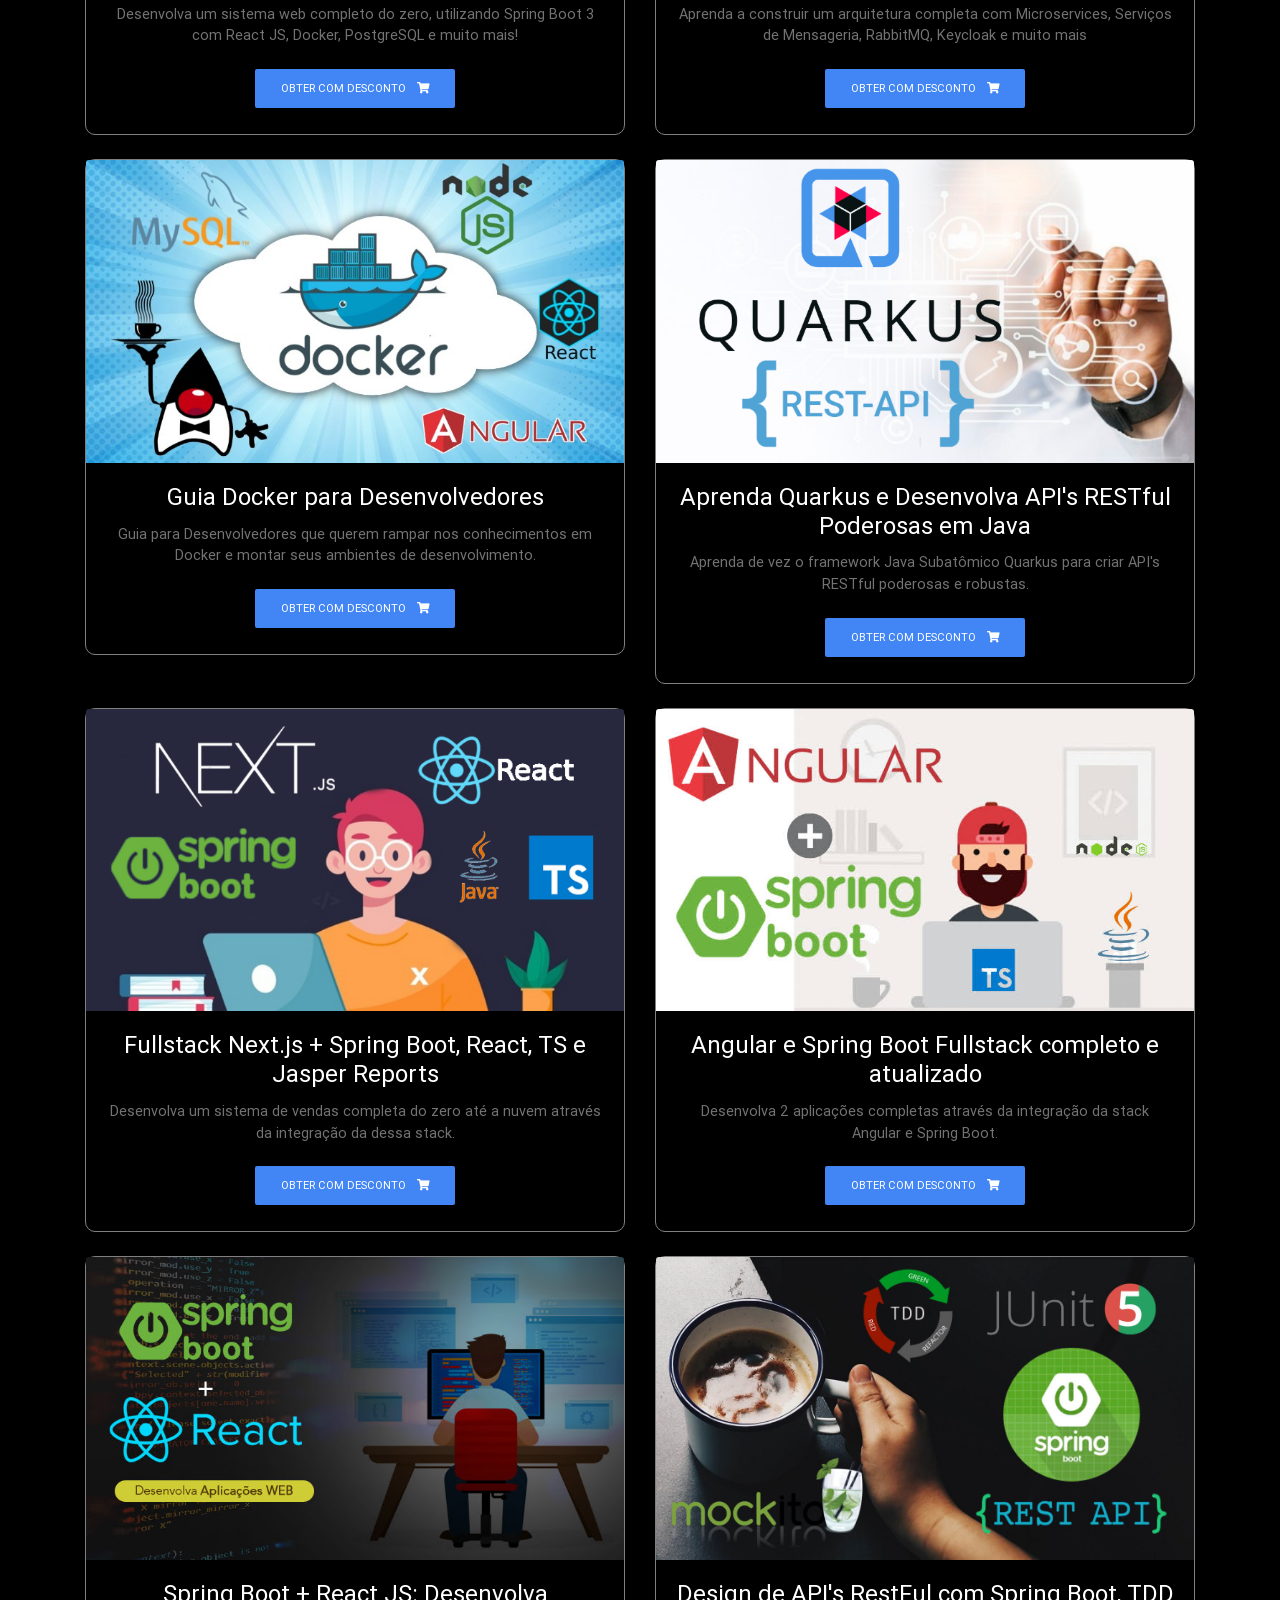
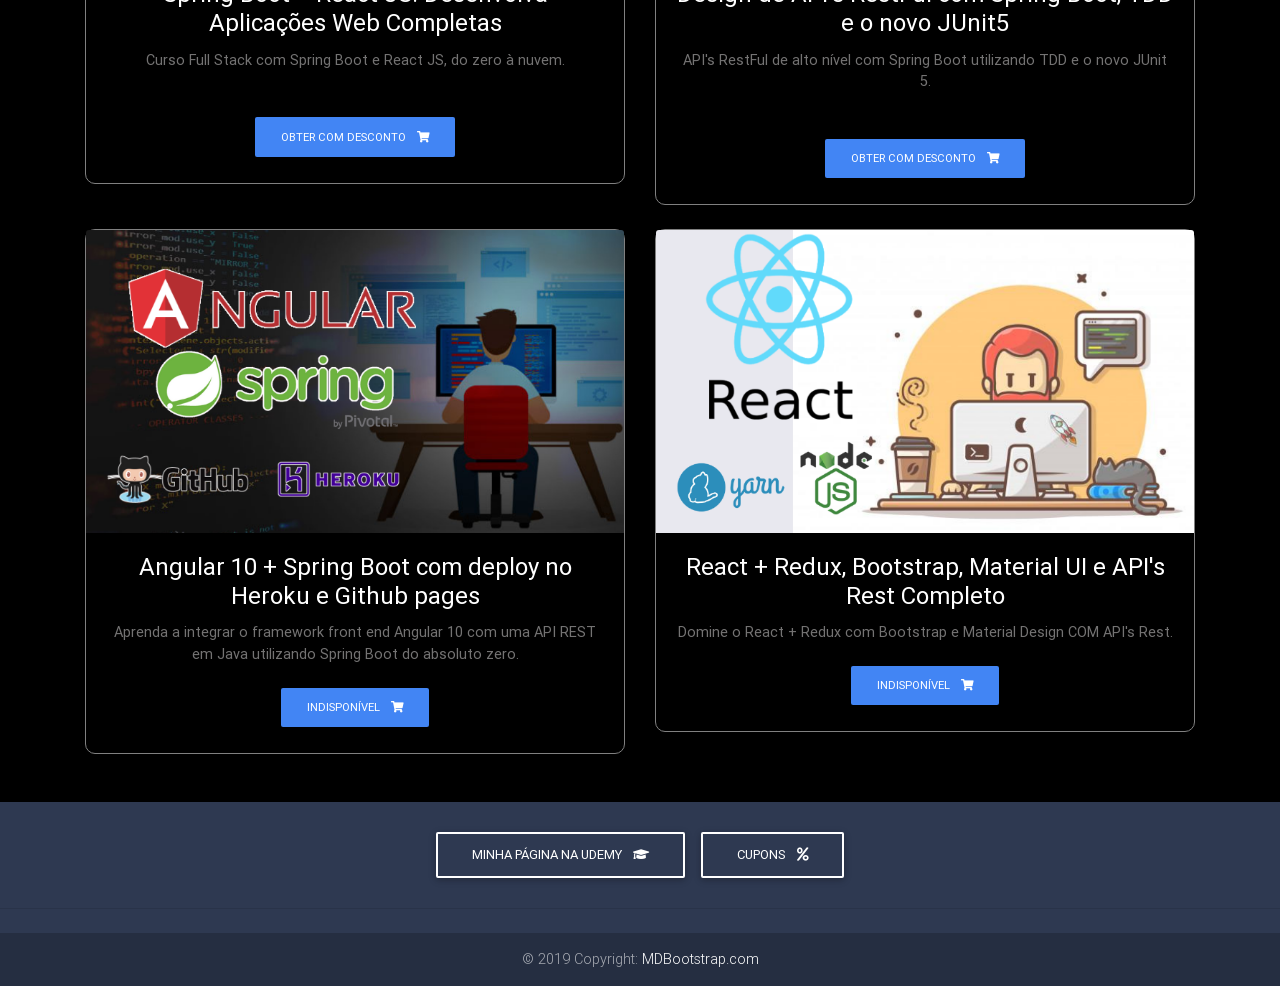
==== commit d682873d: "modificando tema pra dark" ====
--- a/index.html
+++ b/index.html
@@ -129,6 +129,48 @@
         <section class="text-center">
           <!--Grid row-->
           <div class="row mb-4 wow fadeIn" id="cupons-section">
+
+            <!--Grid column-->
+            <div class="col-md-6 mb-4" id="expert">
+              <!--Card-->
+              <div class="card">
+                <!--Card image-->
+                <div class="view overlay">
+                  <img
+                    src="./img/capas/expert.png"
+                    class="card-img-top"
+                    alt=""
+                  />
+                  <a
+                    href="#"
+                    onclick="redirectSPRING();"
+                  >
+                    <div class="mask rgba-white-slight"></div>
+                  </a>
+                </div>
+
+                <!--Card content-->
+                <div class="card-body">
+                  <!--Title-->
+                  <h4 class="card-title">
+                    Spring Boot Expert: JPA, REST, JWT, OAuth2 com Docker e AWS
+                  </h4>
+                  <!--Text-->
+                  <p class="card-text">
+                    Do Zero ao Expert em Spring Boot e todo o ecossistema
+                    Spring. Guia Completo e atualizado.
+                  </p>
+                  <a
+                    href="#"
+                    onclick="redirectSPRING();"
+                    class="btn btn-primary btn-md"
+                    >Obter com Desconto
+                    <i class="fas fa-shopping-cart ml-2"></i>
+                  </a>
+                </div>
+              </div>
+              <!--/.Card-->
+            </div>
 
             <div class="col-md-6 mb-4" id="curso-java">
               <!--Card-->
@@ -517,48 +559,6 @@
             </div>
 
             <!--Grid column-->
-            <div class="col-md-6 mb-4" id="expert">
-              <!--Card-->
-              <div class="card">
-                <!--Card image-->
-                <div class="view overlay">
-                  <img
-                    src="./img/capas/expert.png"
-                    class="card-img-top"
-                    alt=""
-                  />
-                  <a
-                    href="#"
-                    onclick="redirectSPRING();"
-                  >
-                    <div class="mask rgba-white-slight"></div>
-                  </a>
-                </div>
-
-                <!--Card content-->
-                <div class="card-body">
-                  <!--Title-->
-                  <h4 class="card-title">
-                    Spring Boot Expert: JPA, RESTFul API, Security, JWT e Mais
-                  </h4>
-                  <!--Text-->
-                  <p class="card-text">
-                    Do Zero ao Expert em Spring Boot e todo o ecossistema
-                    Spring. Guia Completo e atualizado.
-                  </p>
-                  <a
-                    href="#"
-                    onclick="redirectSPRING();"
-                    class="btn btn-primary btn-md"
-                    >Obter com Desconto
-                    <i class="fas fa-shopping-cart ml-2"></i>
-                  </a>
-                </div>
-              </div>
-              <!--/.Card-->
-            </div>
-
-            <!--Grid column-->
             <div class="col-md-6 mb-4" id="angular_spring_boot_heroku">
               <!--Card-->
               <div class="card">
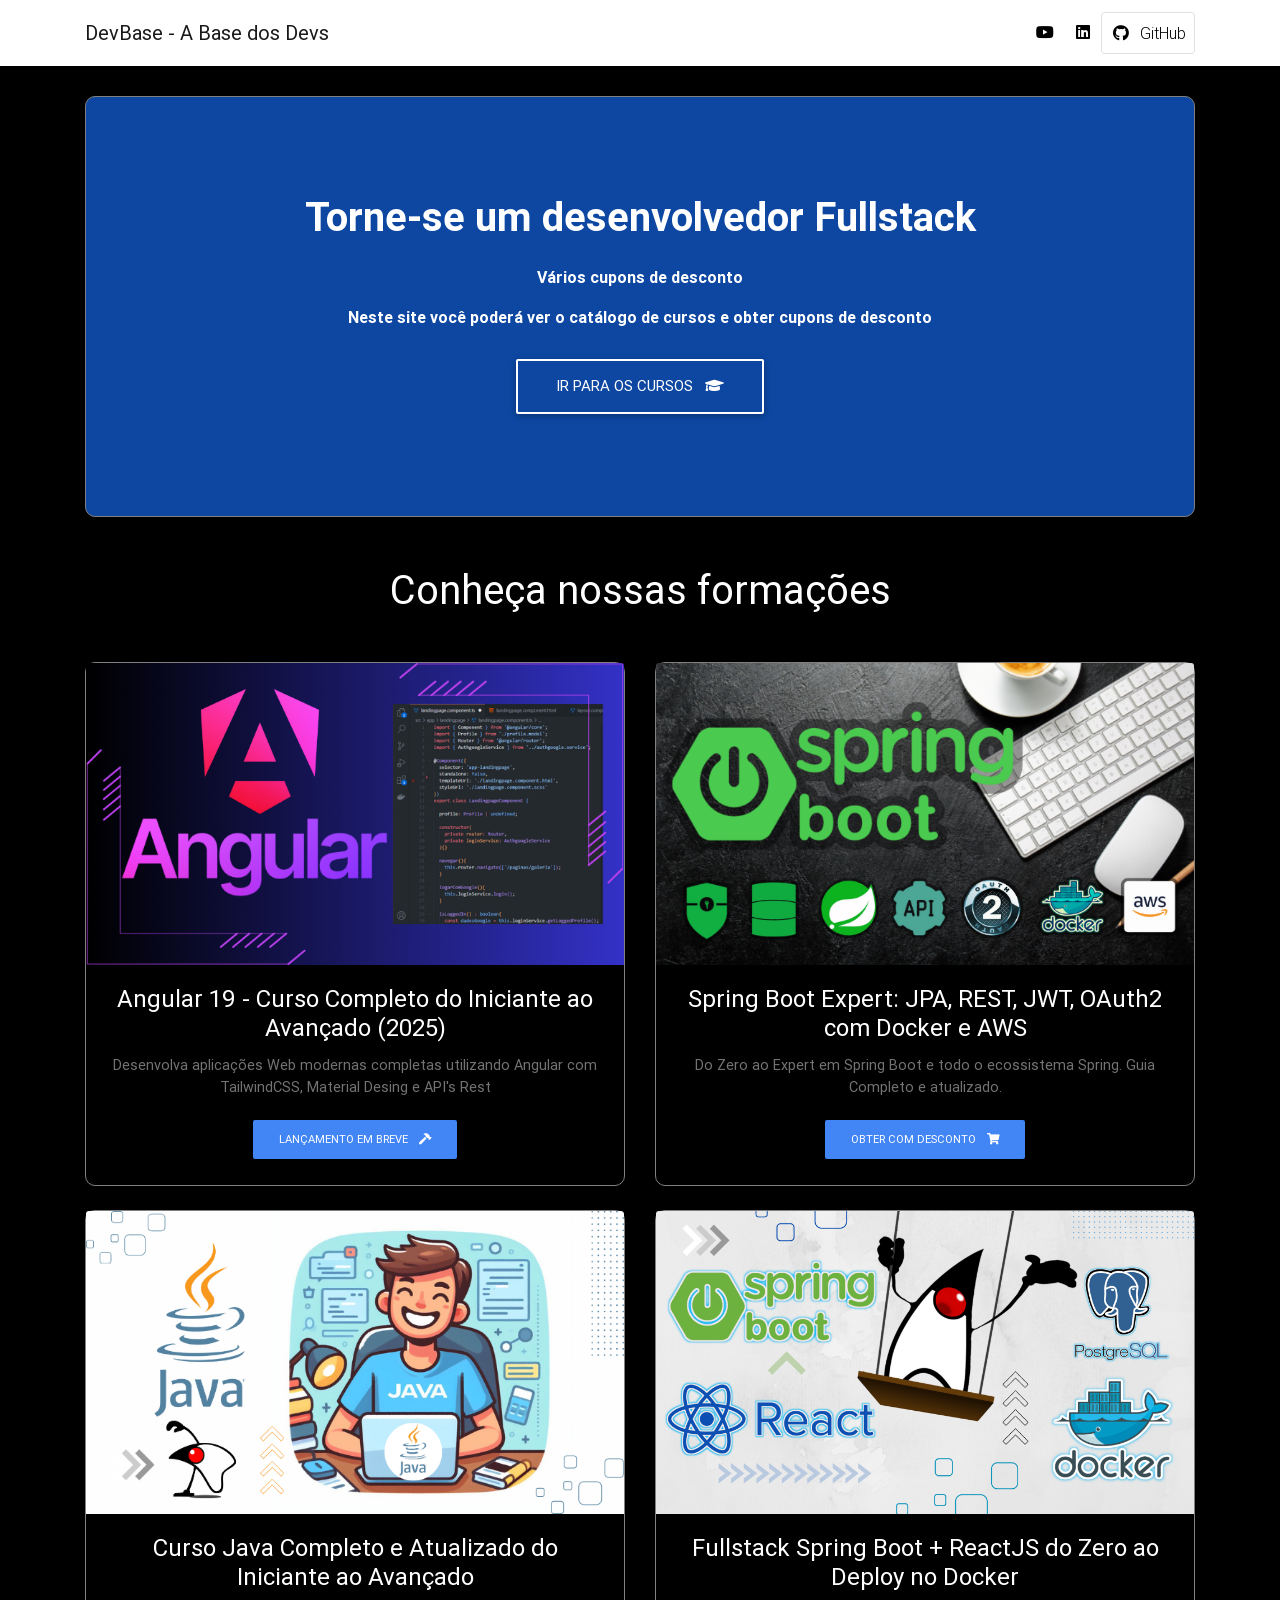
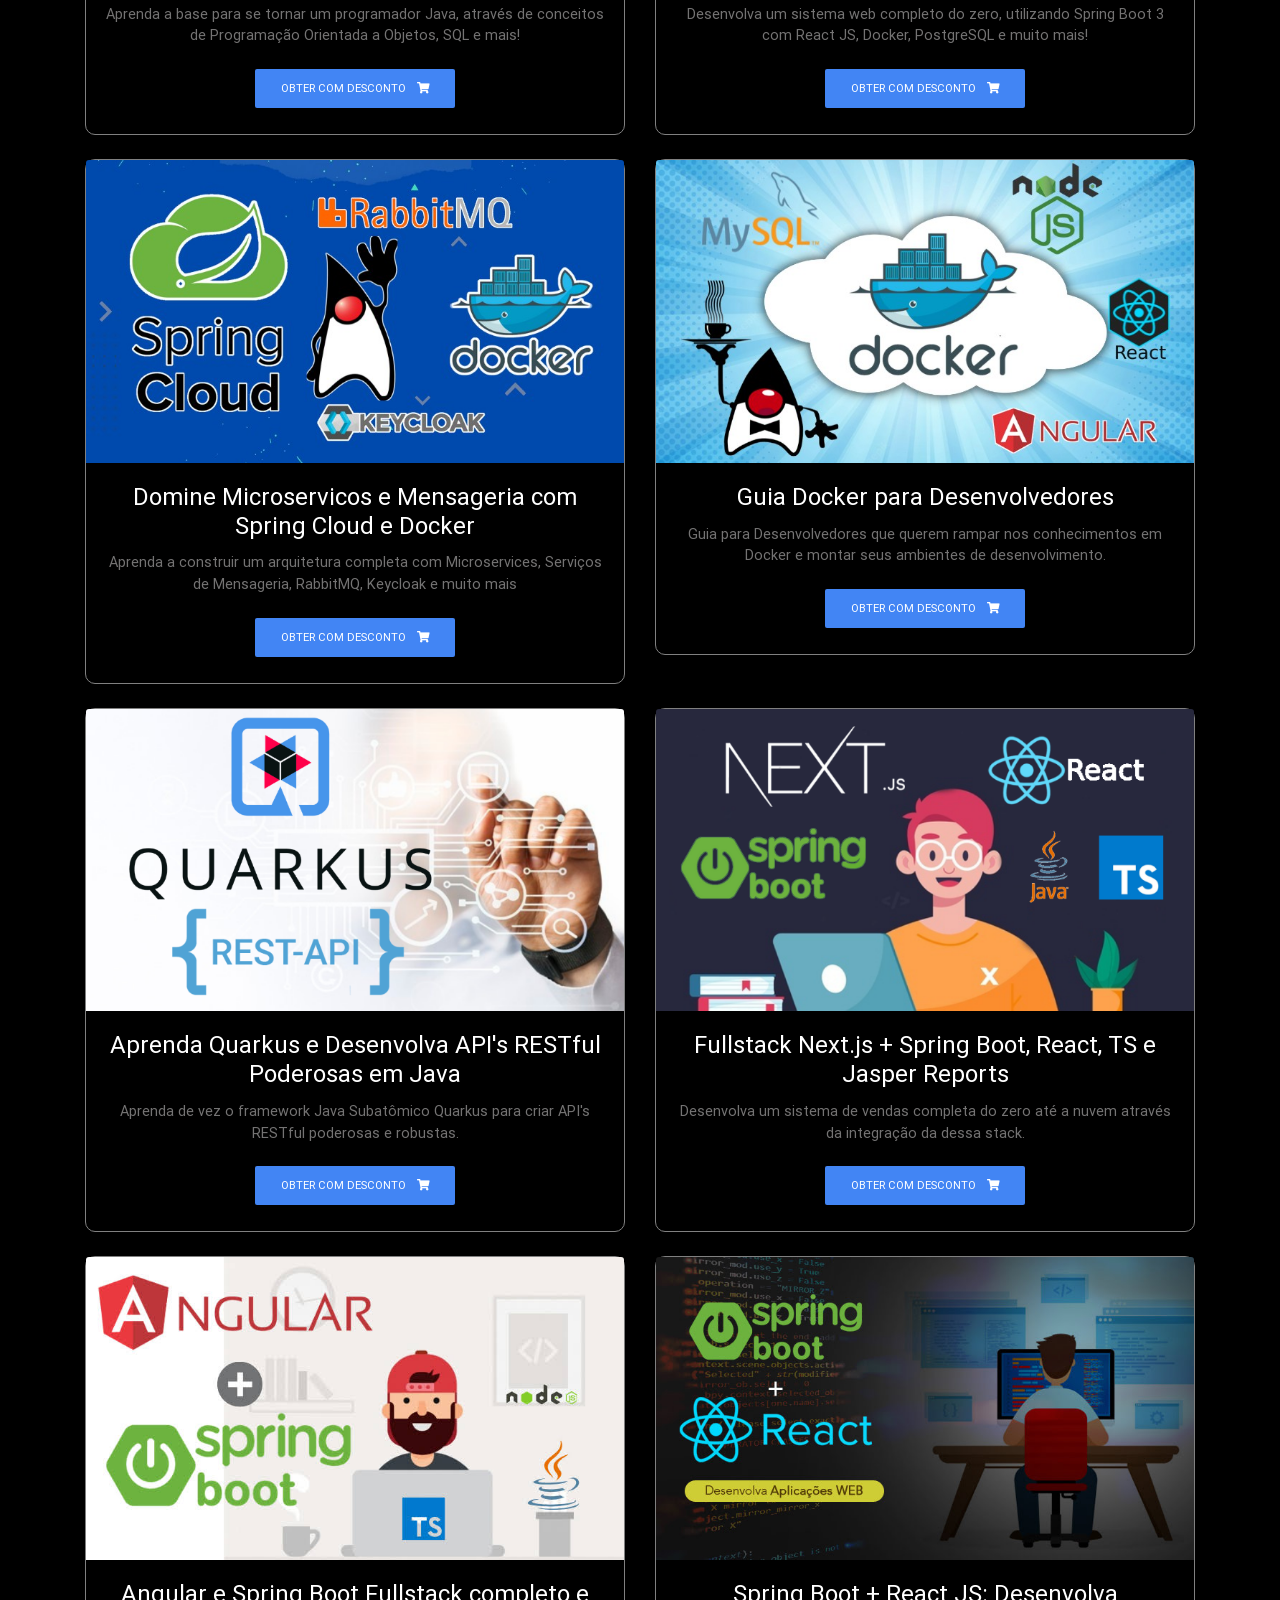
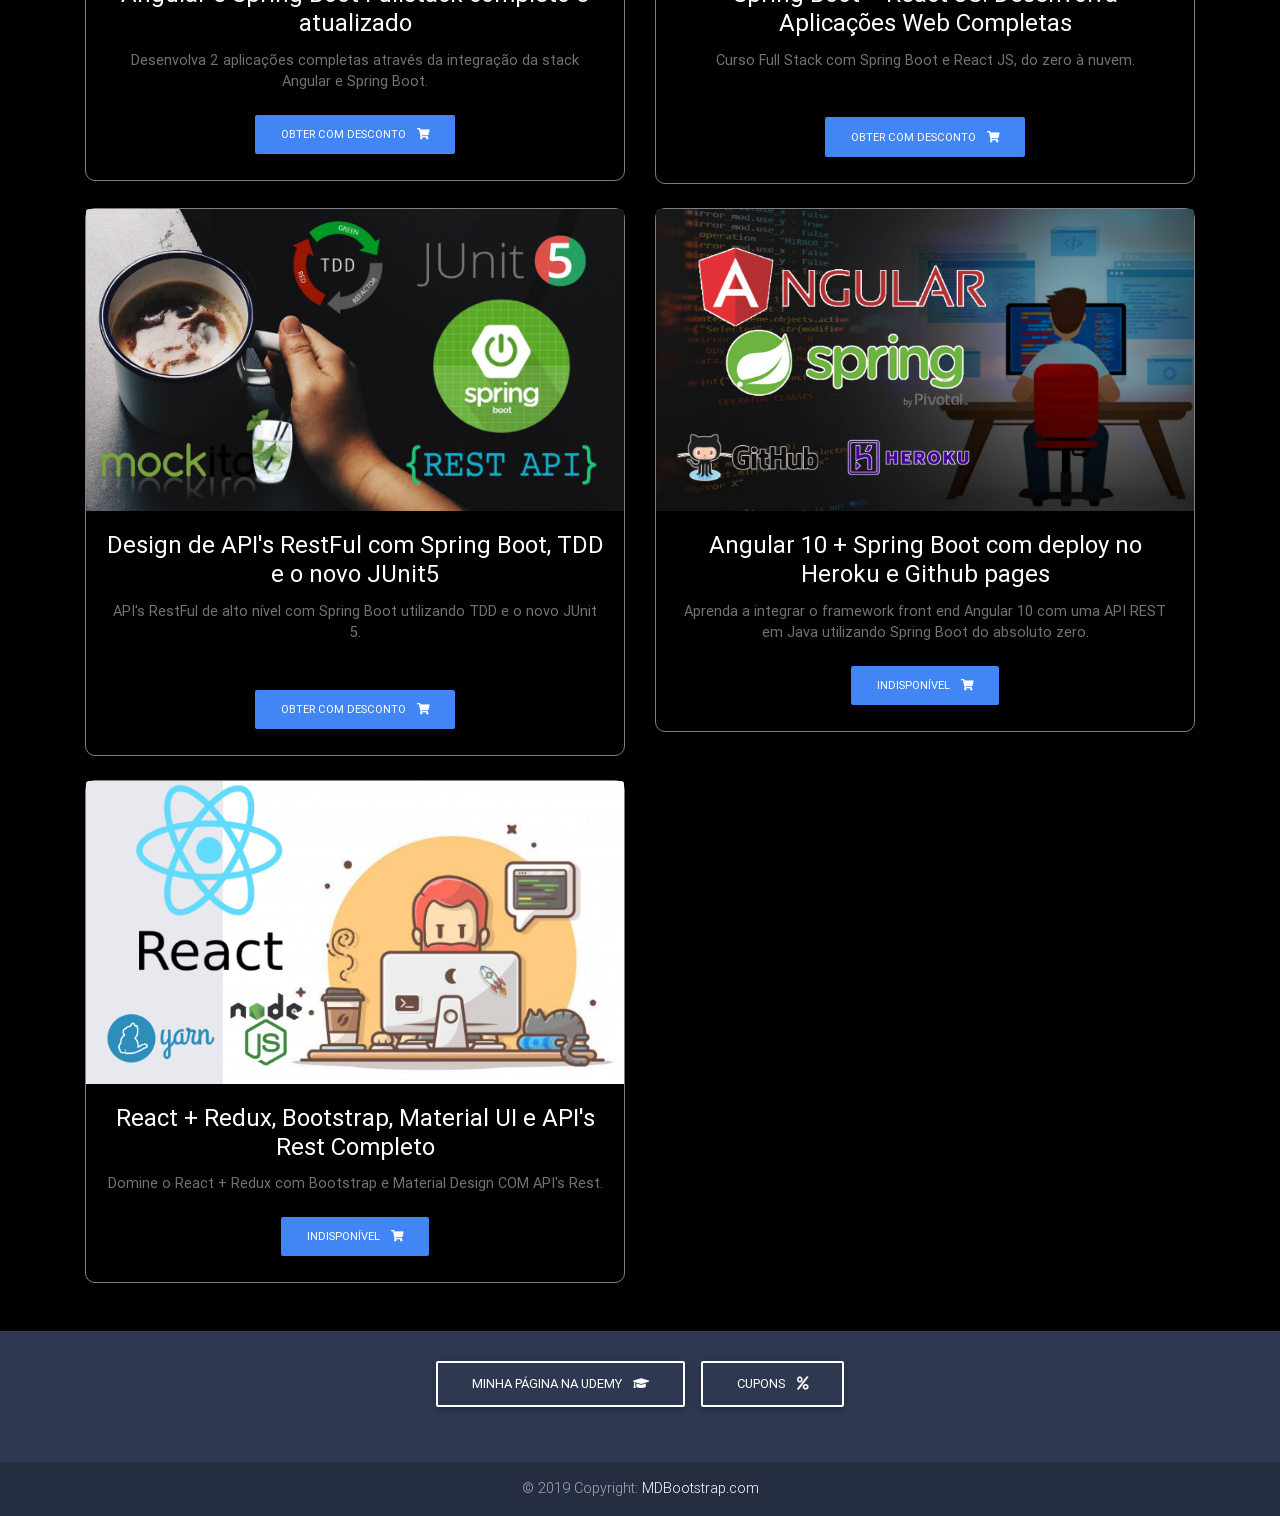
==== commit 343c3cb8: "modificando tema pra dark" ====
--- a/index.html
+++ b/index.html
@@ -129,6 +129,47 @@
         <section class="text-center">
           <!--Grid row-->
           <div class="row mb-4 wow fadeIn" id="cupons-section">
+
+            <!--Grid column-->
+            <div class="col-md-6 mb-4" id="expert">
+              <!--Card-->
+              <div class="card">
+                <!--Card image-->
+                <div class="view overlay">
+                  <img
+                    src="./img/capas/angular.png"
+                    class="card-img-top"
+                    alt=""
+                  />
+                  <a
+                    href="#"
+                    onclick="redirectANGULAR();"
+                  >
+                    <div class="mask rgba-white-slight"></div>
+                  </a>
+                </div>
+
+                <!--Card content-->
+                <div class="card-body">
+                  <!--Title-->
+                  <h4 class="card-title">
+                    Angular 19 - Curso Completo do Iniciante ao Avançado (2025)
+                  </h4>
+                  <!--Text-->
+                  <p class="card-text">
+                    Desenvolva aplicações Web modernas completas utilizando Angular com TailwindCSS, Material Desing e API's Rest
+                  </p>
+                  <a
+                    href="#"
+                    onclick="redirectSPRING();"
+                    class="btn btn-primary btn-md"
+                    >Lançamento em Breve
+                    <i class="fas fa-hammer ml-2"></i>
+                  </a>
+                </div>
+              </div>
+              <!--/.Card-->
+            </div>
 
             <!--Grid column-->
             <div class="col-md-6 mb-4" id="expert">
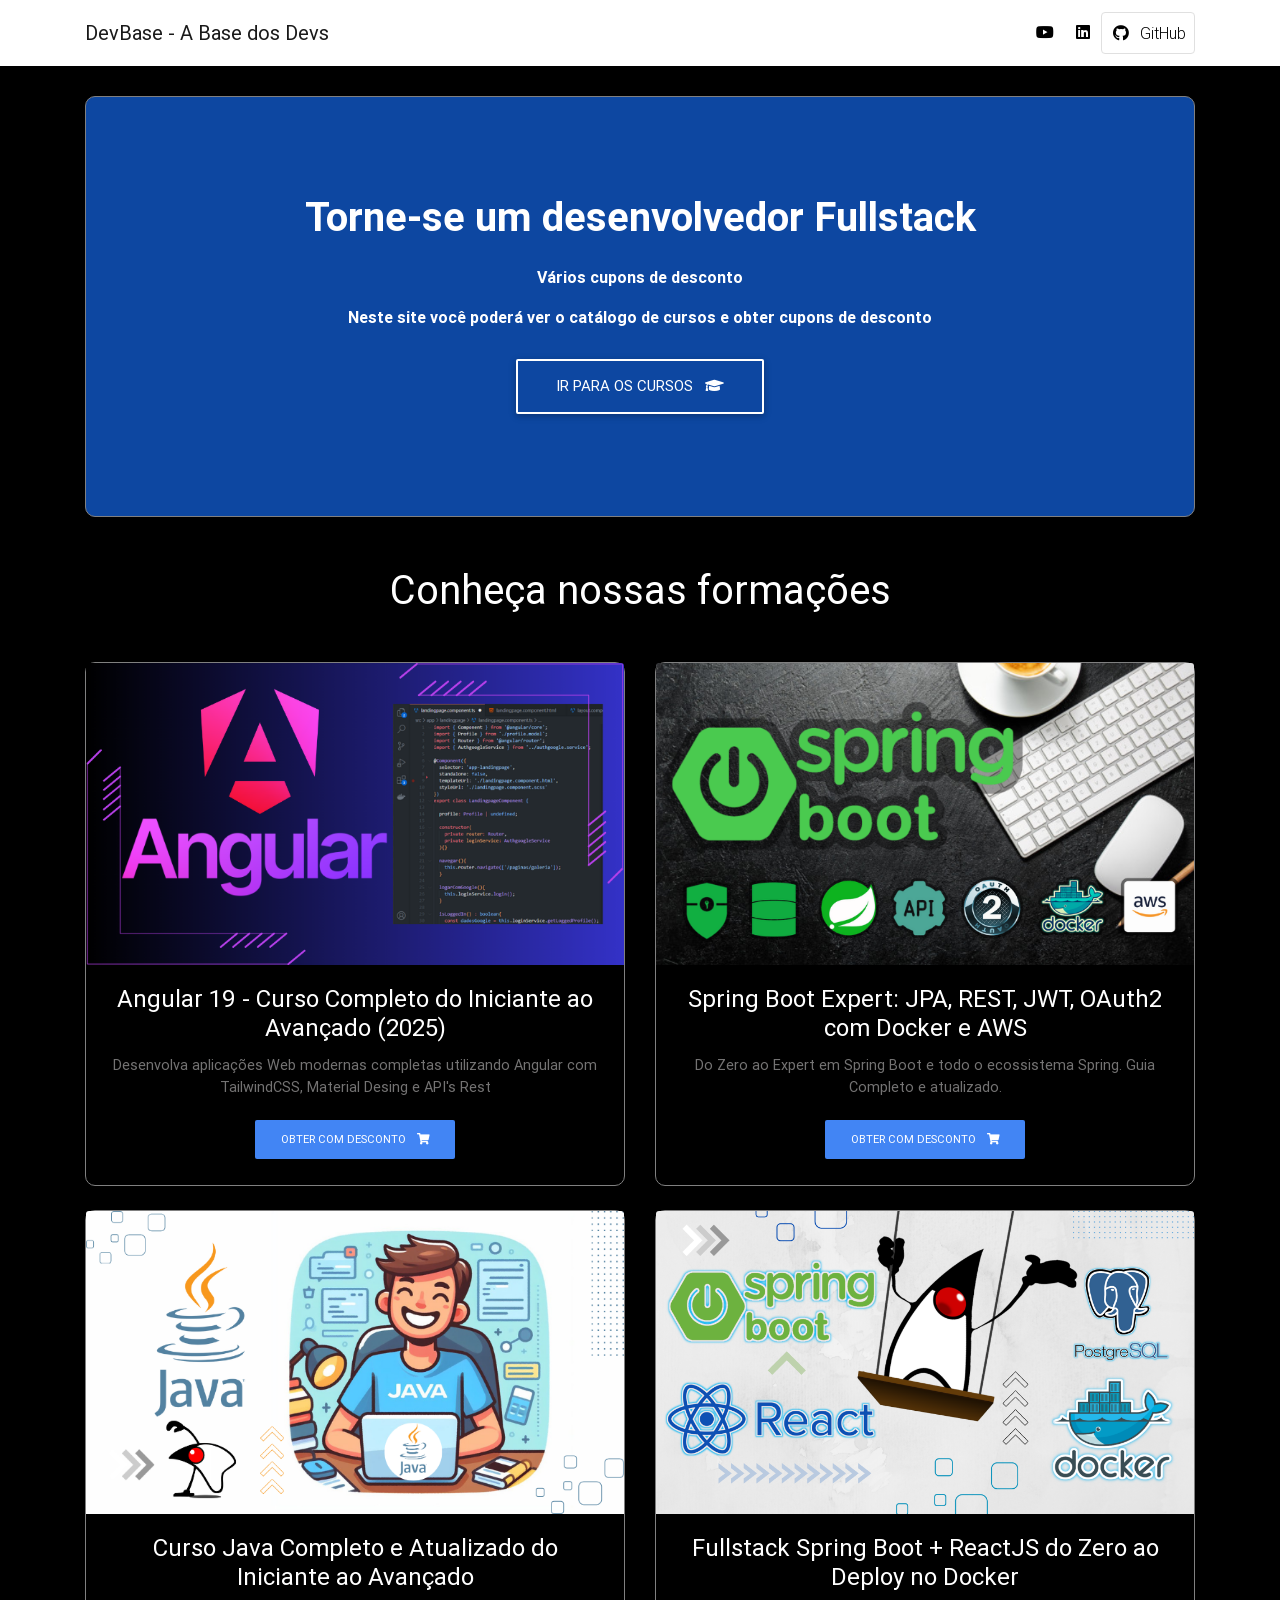
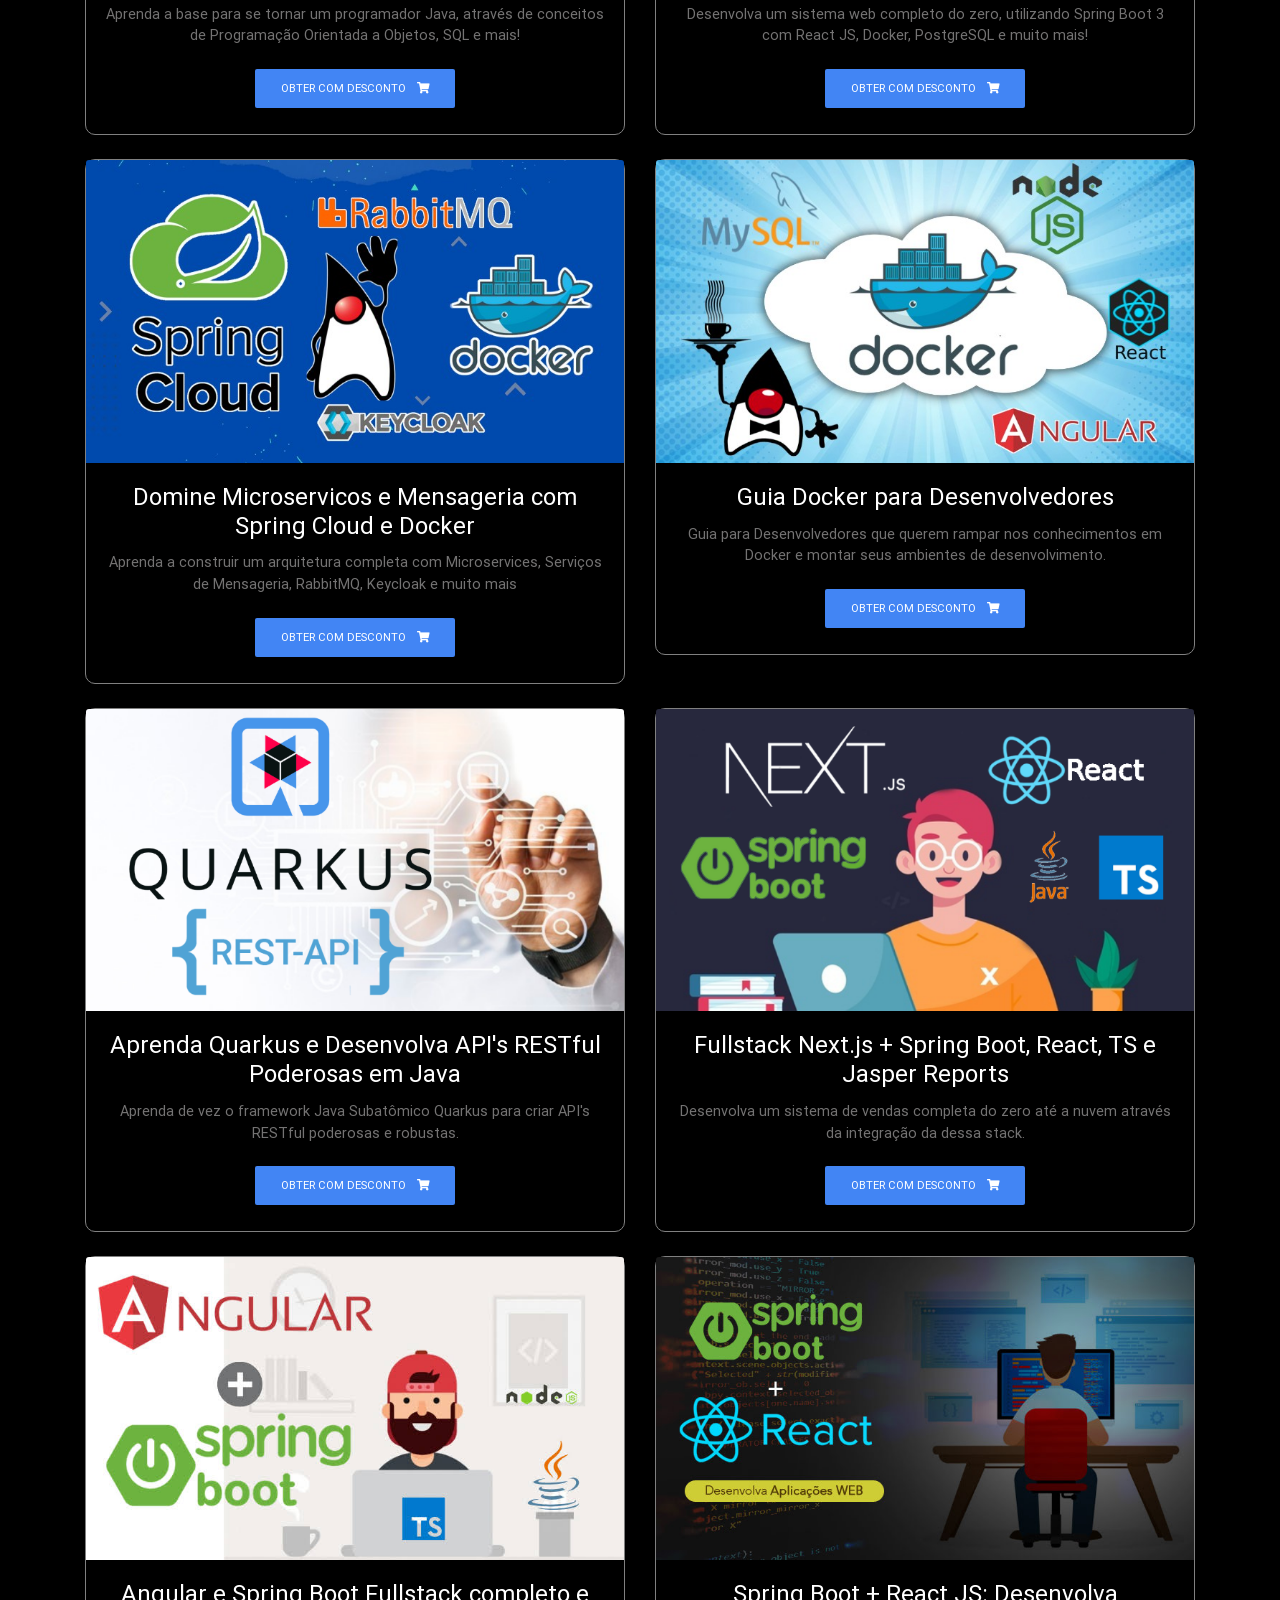
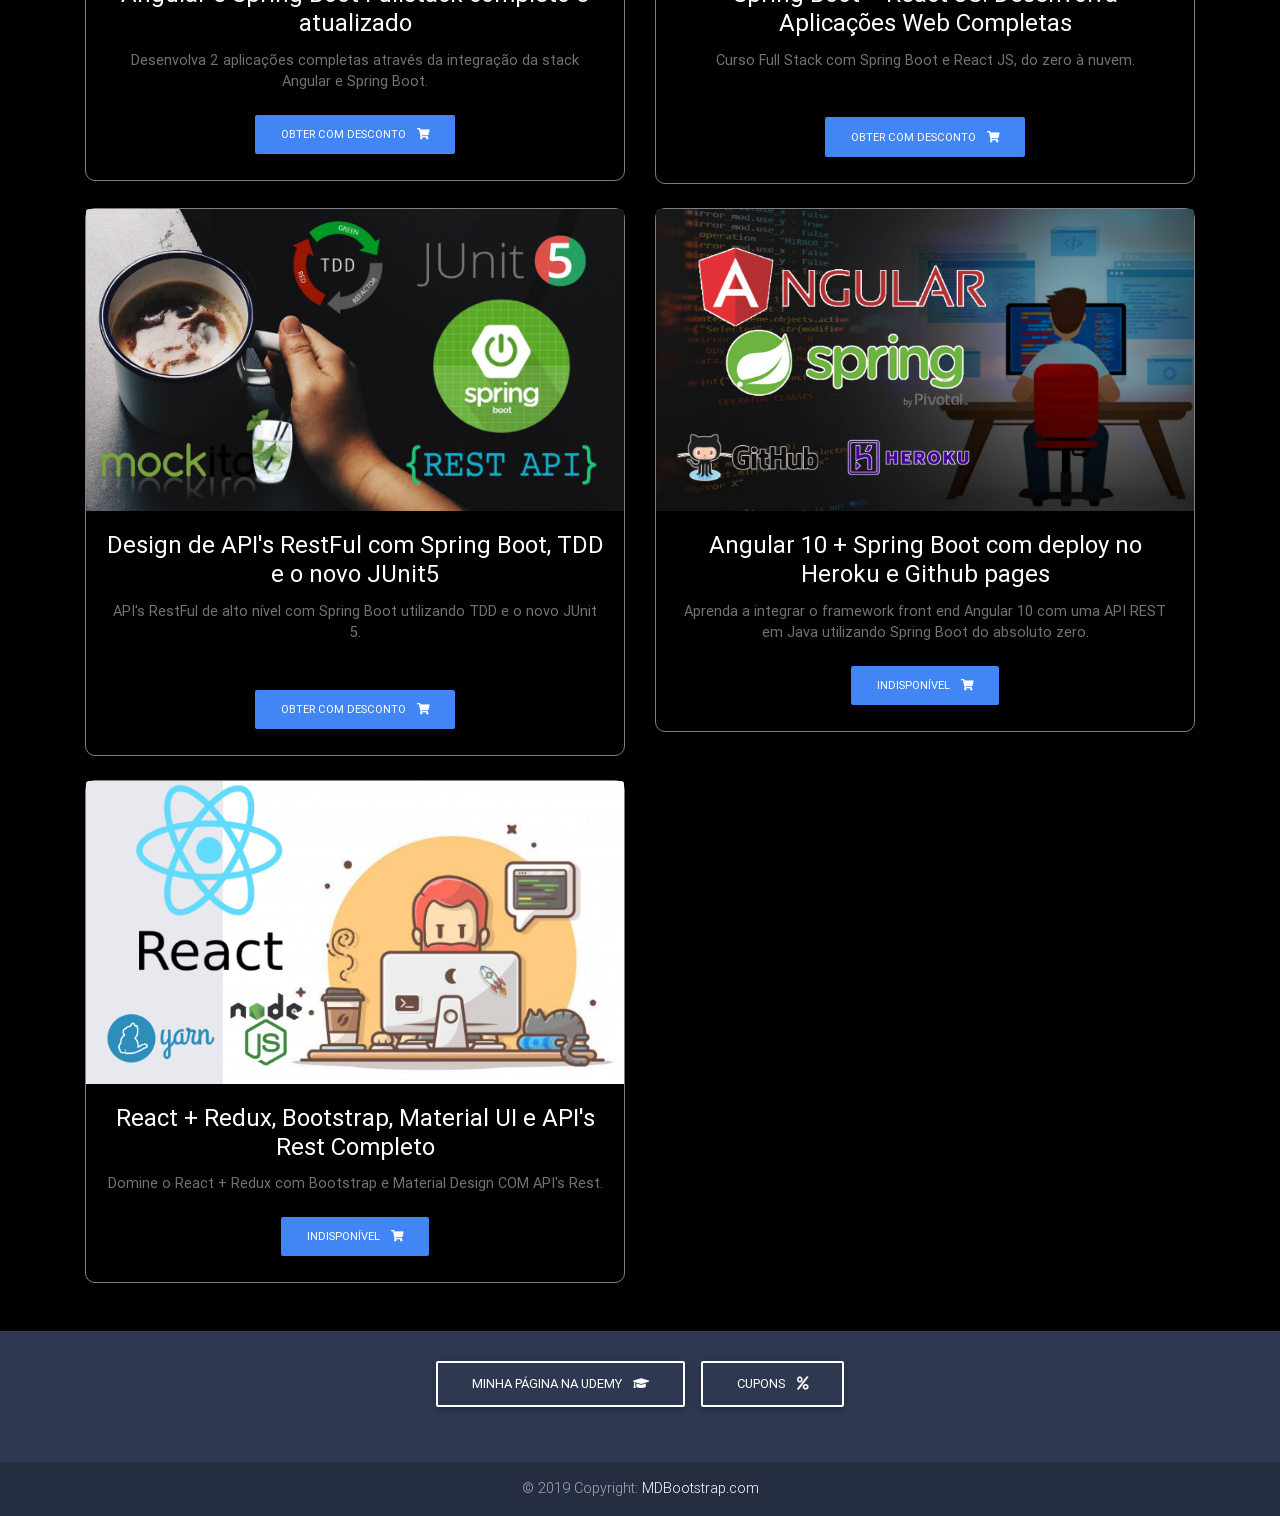
==== commit 3474e5c4: "adicionando cupom curso angular" ====
--- a/index.html
+++ b/index.html
@@ -161,10 +161,10 @@
                   </p>
                   <a
                     href="#"
-                    onclick="redirectSPRING();"
-                    class="btn btn-primary btn-md"
-                    >Lançamento em Breve
-                    <i class="fas fa-hammer ml-2"></i>
+                    onclick="redirectANGULAR();"
+                    class="btn btn-primary btn-md"
+                    >Obter com Desconto
+                    <i class="fas fa-shopping-cart ml-2"></i>
                   </a>
                 </div>
               </div>
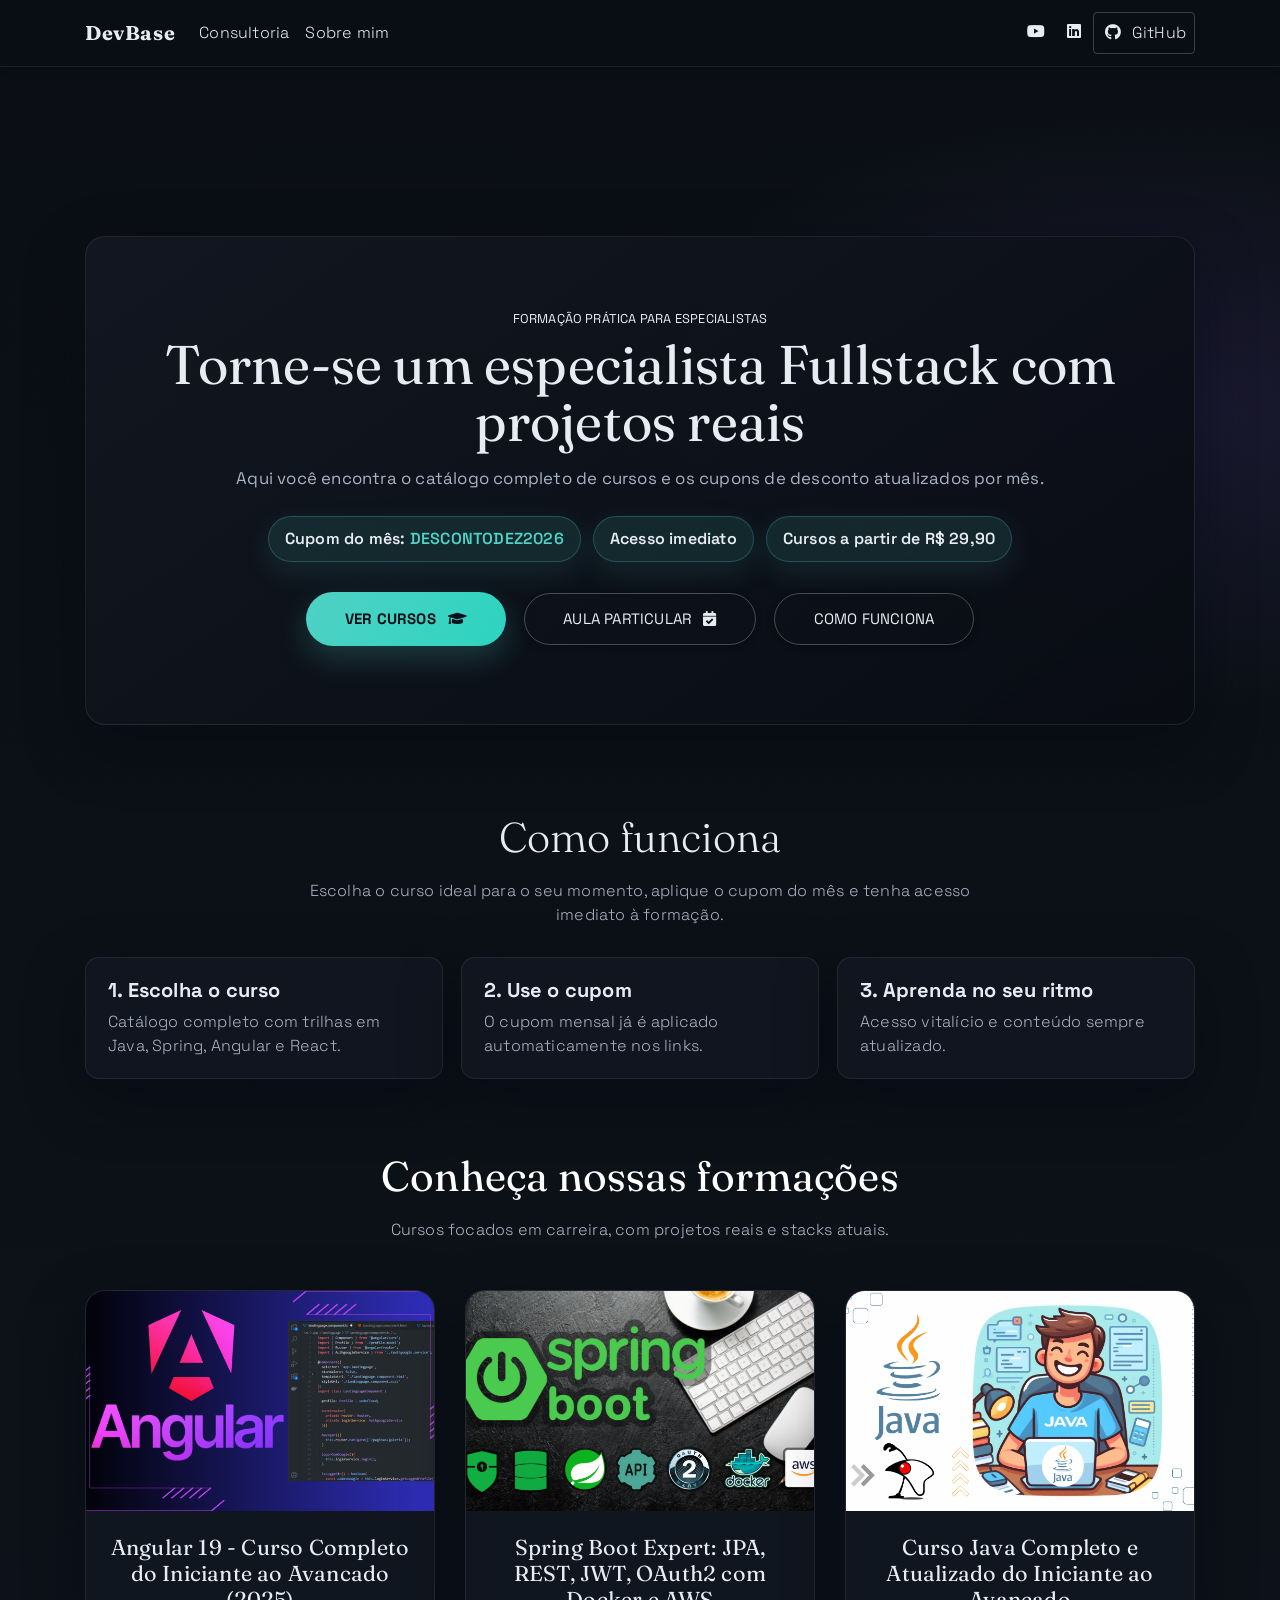
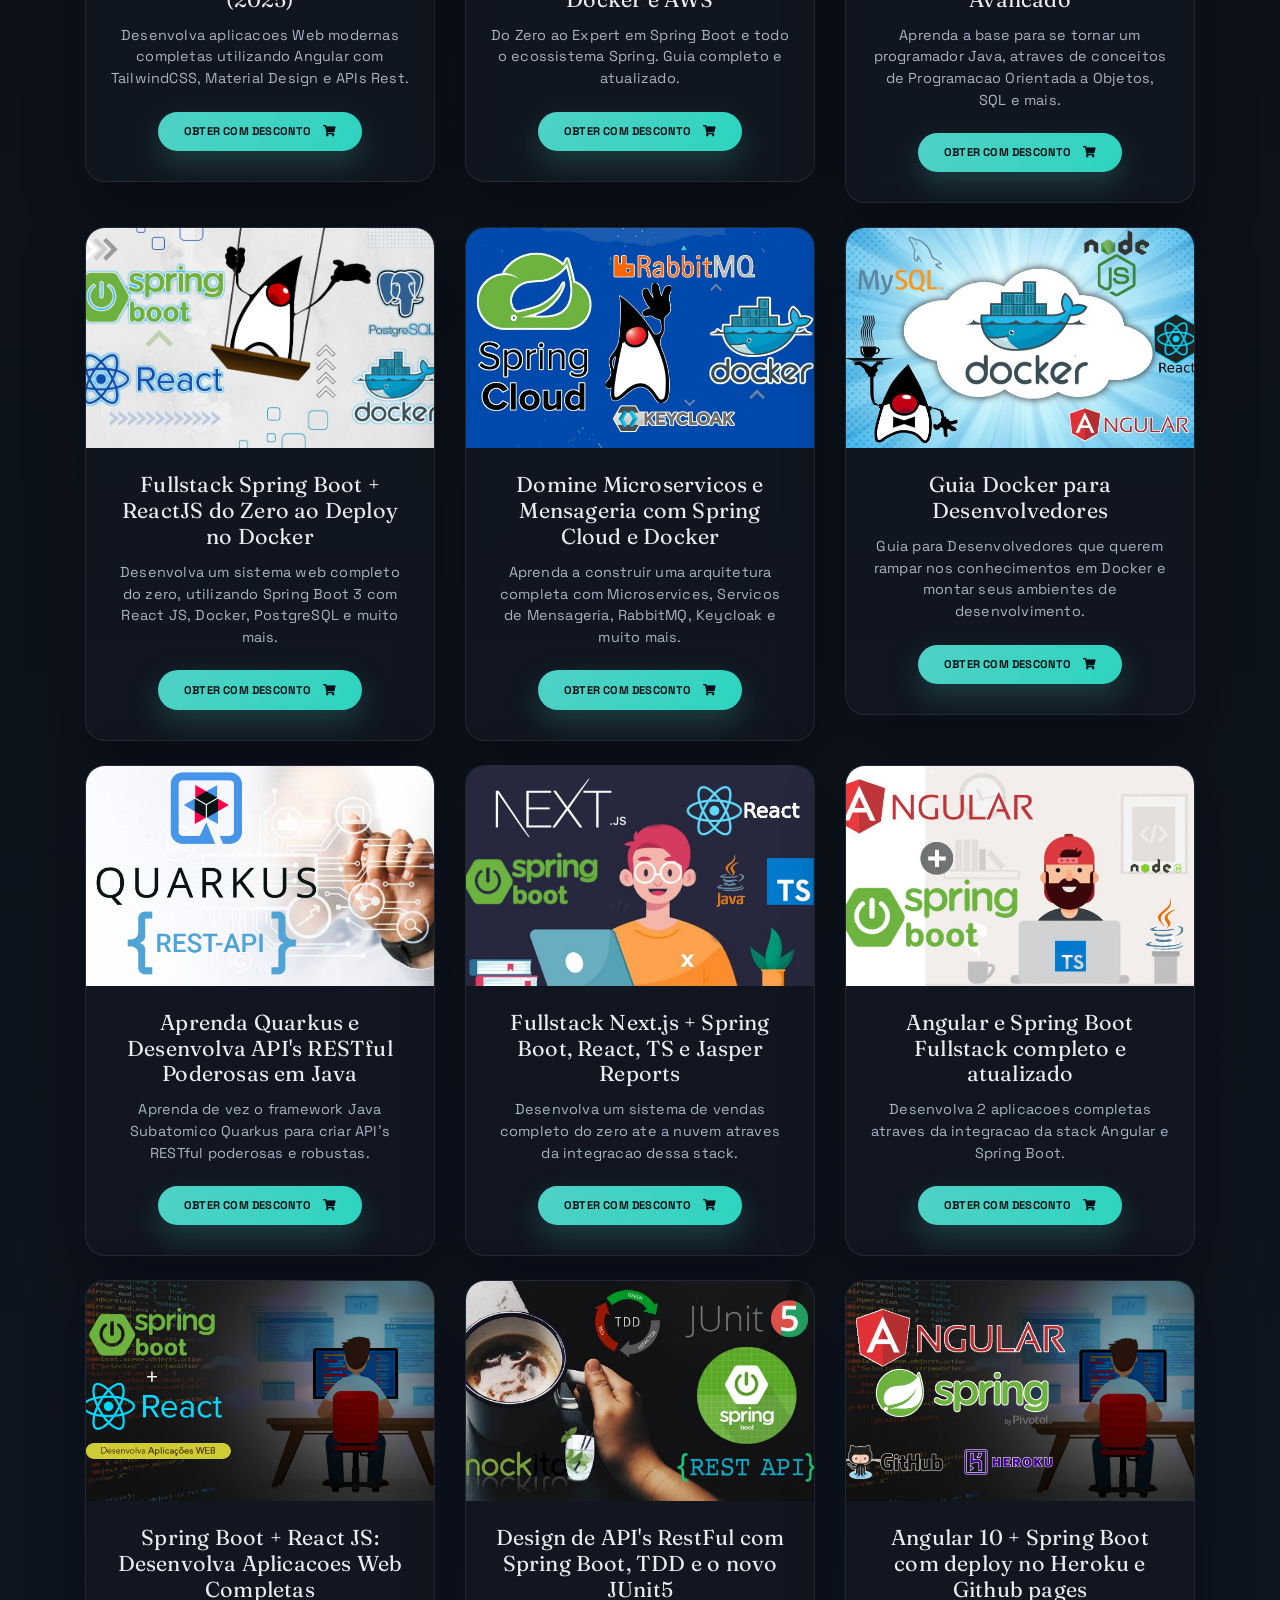
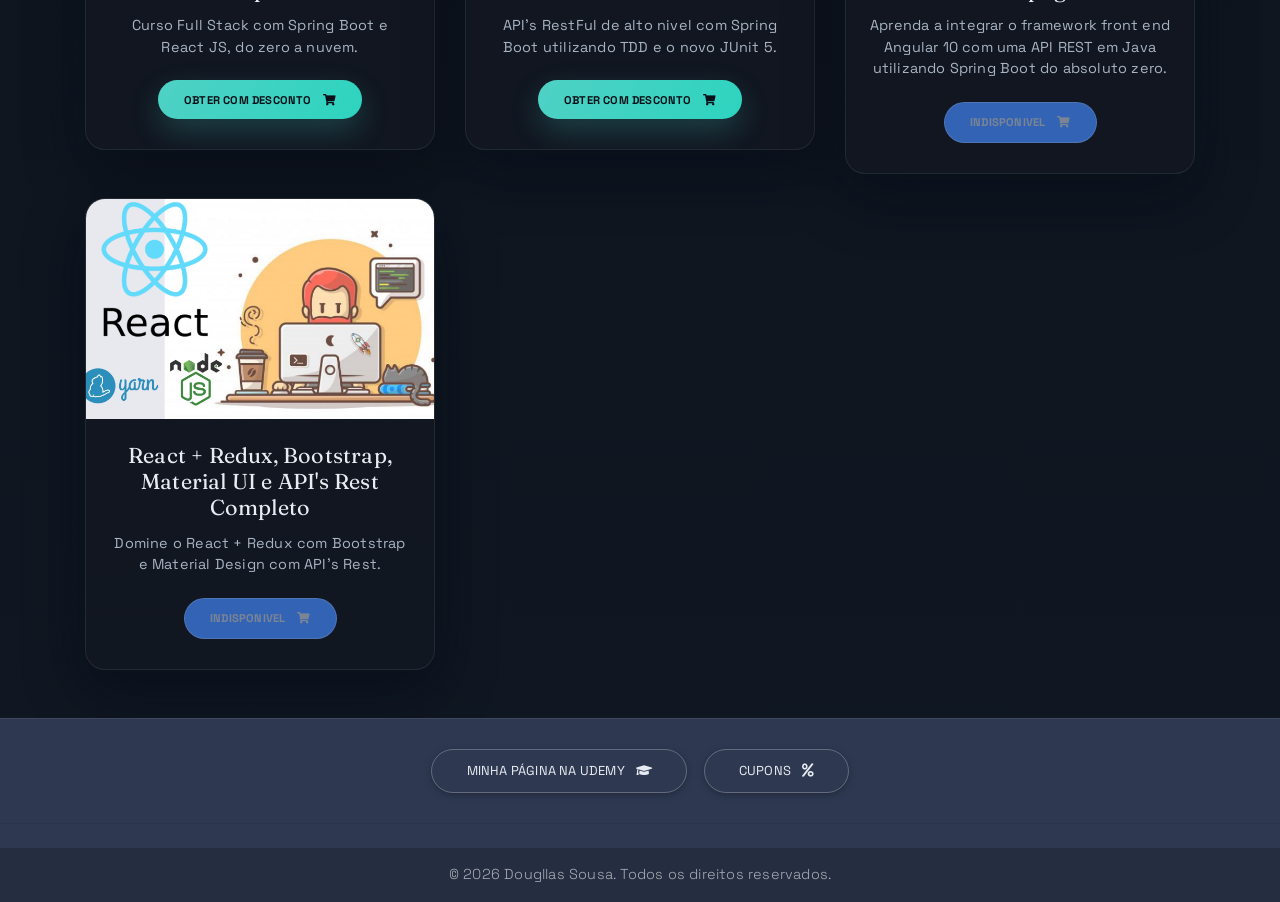
==== commit d052c1f4: "[update] Atualização do site" ====
--- a/index.html
+++ b/index.html
@@ -1,5 +1,5 @@
 <!DOCTYPE html>
-<html lang="en">
+<html lang="pt-BR">
   <head>
     <meta charset="utf-8" />
     <meta
@@ -7,11 +7,19 @@
       content="width=device-width, initial-scale=1, shrink-to-fit=no"
     />
     <meta http-equiv="x-ua-compatible" content="ie=edge" />
+    <meta
+      name="description"
+      content="Cursos de tecnologia com cupons mensais. Formação prática em Java, Spring, Angular, React e muito mais."
+    />
     <title>Cursos Dougllas Sousa</title>
     <!-- Font Awesome -->
     <link
       rel="stylesheet"
       href="https://use.fontawesome.com/releases/v5.11.2/css/all.css"
+    />
+    <link
+      rel="stylesheet"
+      href="https://fonts.googleapis.com/css2?family=Fraunces:wght@400;600;700&family=Space+Grotesk:wght@400;500;600;700&display=swap"
     />
     <!-- Bootstrap core CSS -->
     <link href="css/bootstrap.min.css" rel="stylesheet" />
@@ -33,7 +41,7 @@
         <div class="container">
           <!-- Brand -->
           <a class="navbar-brand waves-effect" href="#">
-            <strong class="text-blue">DevBase - A Base dos Devs</strong>
+            <strong class="text-blue">DevBase</strong>
           </a>
 
           <!-- Collapse -->
@@ -52,7 +60,16 @@
           <!-- Links -->
           <div class="collapse navbar-collapse" id="navbarSupportedContent">
             <!-- Left -->
-            <ul class="navbar-nav mr-auto"></ul>
+            <ul class="navbar-nav mr-auto">
+              <li class="nav-item">
+                <a class="nav-link waves-effect" href="consultoria.html"
+                  >Consultoria</a
+                >
+              </li>
+              <li class="nav-item">
+                <a class="nav-link waves-effect" href="sobre.html">Sobre mim</a>
+              </li>
+            </ul>
 
             <!-- Right -->
             <ul class="navbar-nav nav-flex-icons">
@@ -94,597 +111,81 @@
     <!--Main layout-->
     <main class="mt-5 pt-5">
       <div class="container">
-        <!--Section: Jumbotron-->
-        <section class="card primary-color-dark wow fadeIn" id="intro">
-          <!-- Content -->
-          <div class="card-body text-white text-center py-5 px-5 my-5">
-            <h1 class="mb-4">
-              <strong>Torne-se um desenvolvedor Fullstack</strong>
-            </h1>
-            <p>
-              <strong>Vários cupons de desconto</strong>
-            </p>
-            <p class="mb-4">
-              <strong
-                >Neste site você poderá ver o catálogo de cursos e obter cupons
-                de desconto</strong
-              >
-            </p>
-            <a href="#cupons-section" class="btn btn-outline-white btn-lg">
-              Ir para os cursos
-              <i class="fas fa-graduation-cap ml-2"></i>
-            </a>
+        <!--Section: Hero-->
+        <section class="hero" id="intro">
+          <div class="card hero-card wow fadeIn">
+            <div class="card-body text-center py-5 px-5 my-4">
+              <p class="text-uppercase small mb-2">
+                Formação prática para especialistas
+              </p>
+              <h1 class="hero-title mb-3">
+                Torne-se um especialista Fullstack com projetos reais
+              </h1>
+              <p class="hero-subtitle mb-4">
+                Aqui você encontra o catálogo completo de cursos e os cupons de desconto
+                atualizados por mês.
+              </p>
+              <div class="hero-badges">
+                <div class="badge-glow">
+                  Cupom do mês: <span id="cupom-do-mes">DESCONTO</span>
+                </div>
+                <div class="badge-glow">Acesso imediato</div>
+                <div class="badge-glow">Cursos a partir de R$ 29,90</div>
+              </div>
+              <div class="mt-4">
+                <a href="#cupons-section" class="btn btn-primary btn-lg">
+                  Ver cursos
+                  <i class="fas fa-graduation-cap ml-2"></i>
+                </a>
+                <a href="consultoria.html" class="btn btn-outline-white btn-lg ml-2">
+                  Aula particular
+                  <i class="fas fa-calendar-check ml-2"></i>
+                </a>
+                <a href="#como-funciona" class="btn btn-outline-white btn-lg ml-2">
+                  Como funciona
+                </a>
+              </div>
+            </div>
           </div>
-          <!-- Content -->
         </section>
-        <!--Section: Jumbotron-->
+        <!--Section: Hero-->
+
+        <section class="text-center my-5" id="como-funciona">
+          <h2 class="section-title">Como funciona</h2>
+          <p class="section-subtitle">
+            Escolha o curso ideal para o seu momento, aplique o cupom do mês e
+            tenha acesso imediato à formação.
+          </p>
+          <div class="info-grid">
+            <div class="info-card">
+              <h5>1. Escolha o curso</h5>
+              <p>Catálogo completo com trilhas em Java, Spring, Angular e React.</p>
+            </div>
+            <div class="info-card">
+              <h5>2. Use o cupom</h5>
+              <p>O cupom mensal já é aplicado automaticamente nos links.</p>
+            </div>
+            <div class="info-card">
+              <h5>3. Aprenda no seu ritmo</h5>
+              <p>Acesso vitalício e conteúdo sempre atualizado.</p>
+            </div>
+          </div>
+        </section>
 
         <hr class="my-4" />
 
         <div class="text-center text-white mb-5 font-large">
-          <h1><strong>Conheça nossas formações</strong></h1>
+          <h1 class="section-title"><strong>Conheça nossas formações</strong></h1>
+          <p class="section-subtitle">
+            Cursos focados em carreira, com projetos reais e stacks atuais.
+          </p>
         </div>
 
         <!--Section: Cards-->
         <section class="text-center">
           <!--Grid row-->
-          <div class="row mb-4 wow fadeIn" id="cupons-section">
-
-            <!--Grid column-->
-            <div class="col-md-6 mb-4" id="expert">
-              <!--Card-->
-              <div class="card">
-                <!--Card image-->
-                <div class="view overlay">
-                  <img
-                    src="./img/capas/angular.png"
-                    class="card-img-top"
-                    alt=""
-                  />
-                  <a
-                    href="#"
-                    onclick="redirectANGULAR();"
-                  >
-                    <div class="mask rgba-white-slight"></div>
-                  </a>
-                </div>
-
-                <!--Card content-->
-                <div class="card-body">
-                  <!--Title-->
-                  <h4 class="card-title">
-                    Angular 19 - Curso Completo do Iniciante ao Avançado (2025)
-                  </h4>
-                  <!--Text-->
-                  <p class="card-text">
-                    Desenvolva aplicações Web modernas completas utilizando Angular com TailwindCSS, Material Desing e API's Rest
-                  </p>
-                  <a
-                    href="#"
-                    onclick="redirectANGULAR();"
-                    class="btn btn-primary btn-md"
-                    >Obter com Desconto
-                    <i class="fas fa-shopping-cart ml-2"></i>
-                  </a>
-                </div>
-              </div>
-              <!--/.Card-->
-            </div>
-
-            <!--Grid column-->
-            <div class="col-md-6 mb-4" id="expert">
-              <!--Card-->
-              <div class="card">
-                <!--Card image-->
-                <div class="view overlay">
-                  <img
-                    src="./img/capas/expert.png"
-                    class="card-img-top"
-                    alt=""
-                  />
-                  <a
-                    href="#"
-                    onclick="redirectSPRING();"
-                  >
-                    <div class="mask rgba-white-slight"></div>
-                  </a>
-                </div>
-
-                <!--Card content-->
-                <div class="card-body">
-                  <!--Title-->
-                  <h4 class="card-title">
-                    Spring Boot Expert: JPA, REST, JWT, OAuth2 com Docker e AWS
-                  </h4>
-                  <!--Text-->
-                  <p class="card-text">
-                    Do Zero ao Expert em Spring Boot e todo o ecossistema
-                    Spring. Guia Completo e atualizado.
-                  </p>
-                  <a
-                    href="#"
-                    onclick="redirectSPRING();"
-                    class="btn btn-primary btn-md"
-                    >Obter com Desconto
-                    <i class="fas fa-shopping-cart ml-2"></i>
-                  </a>
-                </div>
-              </div>
-              <!--/.Card-->
-            </div>
-
-            <div class="col-md-6 mb-4" id="curso-java">
-              <!--Card-->
-              <div class="card">
-                <!--Card image-->
-                <div class="view overlay">
-                  <img
-                    src="./img/capas/curso-java-completo.png"
-                    class="card-img-top"
-                    alt=""
-                  />
-                  <a
-                    href="#"
-                    onclick="redirectJAVA();"
-                  >
-                    <div class="mask rgba-white-slight"></div>
-                  </a>
-                </div>
-
-                <!--Card content-->
-                <div class="card-body">
-                  <!--Title-->
-                  <h4 class="card-title">
-                    Curso Java Completo e Atualizado do Iniciante ao Avançado
-                  </h4>
-                  <!--Text-->
-                  <p class="card-text">
-                    Aprenda a base para se tornar um programador Java, através de conceitos de Programação Orientada a Objetos, SQL e mais!
-                  </p>
-                  <a
-                    href="#"
-                    onclick="redirectJAVA()"
-                    class="btn btn-primary btn-md"
-                    >Obter com Desconto
-                    <i class="fas fa-shopping-cart ml-2"></i>
-                  </a>
-                </div>
-              </div>
-              <!--/.Card-->
-            </div>
-
-
-
-
-
-            <div class="col-md-6 mb-4" id="fullstack-spring-react-2024">
-              <!--Card-->
-              <div class="card">
-                <!--Card image-->
-                <div class="view overlay">
-                  <img
-                    src="./img/capas/fullstack-spring-react-2024.png"
-                    class="card-img-top"
-                    alt=""
-                  />
-                  <a
-                    href="#"
-                    onclick="redirectFSREACT2024();"
-                  >
-                    <div class="mask rgba-white-slight"></div>
-                  </a>
-                </div>
-
-                <!--Card content-->
-                <div class="card-body">
-                  <!--Title-->
-                  <h4 class="card-title">
-                    Fullstack Spring Boot + ReactJS do Zero ao Deploy no Docker
-                  </h4>
-                  <!--Text-->
-                  <p class="card-text">
-                    Desenvolva um sistema web completo do zero, utilizando Spring Boot 3 com React JS, Docker, PostgreSQL e muito mais!
-                  </p>
-                  <a
-                    href="#"
-                    onclick="redirectFSREACT2024()"
-                    class="btn btn-primary btn-md"
-                    >Obter com Desconto
-                    <i class="fas fa-shopping-cart ml-2"></i>
-                  </a>
-                </div>
-              </div>
-              <!--/.Card-->
-            </div>
-
-
-
-
-            <div class="col-md-6 mb-4" id="spring-microservices">
-              <!--Card-->
-              <div class="card">
-                <!--Card image-->
-                <div class="view overlay">
-                  <img
-                    src="./img/capas/spring-microservices.jpg"
-                    class="card-img-top"
-                    alt=""
-                  />
-                  <a
-                    href="#"
-                    onclick="redirectSPRINGMS();"
-                  >
-                    <div class="mask rgba-white-slight"></div>
-                  </a>
-                </div>
-
-                <!--Card content-->
-                <div class="card-body">
-                  <!--Title-->
-                  <h4 class="card-title">
-                    Domine Microservicos e Mensageria com Spring Cloud e Docker
-                  </h4>
-                  <!--Text-->
-                  <p class="card-text">
-                    Aprenda a construir um arquitetura completa com Microservices, Serviços de Mensageria, RabbitMQ, Keycloak e muito mais
-                  </p>
-                  <a
-                    href="#"
-                    onclick="redirectSPRINGMS()"
-                    class="btn btn-primary btn-md"
-                    >Obter com Desconto
-                    <i class="fas fa-shopping-cart ml-2"></i>
-                  </a>
-                </div>
-              </div>
-              <!--/.Card-->
-            </div>
-
-
-            <div class="col-md-6 mb-4" id="curso-docker">
-              <!--Card-->
-              <div class="card">
-                <!--Card image-->
-                <div class="view overlay">
-                  <img
-                    src="./img/capas/docker.jpg"
-                    class="card-img-top"
-                    alt=""
-                  />
-                  <a
-                    href="#"
-                    onclick="redirectDOCKER();"
-                  >
-                    <div class="mask rgba-white-slight"></div>
-                  </a>
-                </div>
-
-                <!--Card content-->
-                <div class="card-body">
-                  <!--Title-->
-                  <h4 class="card-title">
-                    Guia Docker para Desenvolvedores
-                  </h4>
-                  <!--Text-->
-                  <p class="card-text">
-                    Guia para Desenvolvedores que querem rampar nos conhecimentos em Docker e montar seus ambientes de desenvolvimento.
-                  </p>
-                  <a
-                    href="#"
-                    onclick="redirectDOCKER()"
-                    class="btn btn-primary btn-md"
-                    >Obter com Desconto
-                    <i class="fas fa-shopping-cart ml-2"></i>
-                  </a>
-                </div>
-              </div>
-              <!--/.Card-->
-            </div>
-
-
-
-
-              <!-- curso quarkus rest api -->
-              <div class="col-md-6 mb-4" id="quarkus-rest">
-                <!--Card-->
-                <div class="card">
-                  <!--Card image-->
-                  <div class="view overlay">
-                    <img
-                      src="./img/capas/quarkus-rest.png"
-                      class="card-img-top"
-                      alt=""
-                    />
-                    <a
-                      href="#"
-                      onclick="redirectQUARKUS();"
-                    >
-                      <div class="mask rgba-white-slight"></div>
-                    </a>
-                  </div>
-  
-                  <!--Card content-->
-                  <div class="card-body">
-                    <!--Title-->
-                    <h4 class="card-title">
-                      Aprenda Quarkus e Desenvolva API's RESTful Poderosas em Java 
-                    </h4>
-                    <!--Text-->
-                    <p class="card-text">
-                      Aprenda de vez o framework Java Subatômico Quarkus para criar API's RESTful poderosas e robustas.
-                    </p>
-                    <a
-                      href="#"
-                      onclick="redirectQUARKUS();"
-                      class="btn btn-primary btn-md"
-                      >Obter com Desconto
-                      <i class="fas fa-shopping-cart ml-2"></i>
-                    </a>
-                  </div>
-                </div>
-                <!--/.Card-->
-              </div>
-
-
-              <!--Fullstack Next.js + Spring Boot-->
-            <!--Grid column-->
-            <div class="col-md-6 mb-4" id="angular_spring_boot">
-              <!--Card-->
-              <div class="card">
-                <!--Card image-->
-                <div class="view overlay">
-                  <img
-                    src="./img/capas/spring-nextjs-fullstack.png"
-                    class="card-img-top"
-                    alt=""
-                  />
-                  <a
-                    href="#"
-                    onclick="redirectFSNEXT();"
-                  >
-                    <div class="mask rgba-white-slight"></div>
-                  </a>
-                </div>
-
-                <!--Card content-->
-                <div class="card-body">
-                  <!--Title-->
-                  <h4 class="card-title">
-                    Fullstack Next.js + Spring Boot, React, TS e Jasper Reports
-                  </h4>
-                  <!--Text-->
-                  <p class="card-text">
-                    Desenvolva um sistema de vendas completa do zero até a nuvem através da integração da
-                    dessa stack.
-                  </p>
-                  <a
-                    href="#"
-                    onclick="redirectFSNEXT();"
-                    class="btn btn-primary btn-md"
-                    >Obter com Desconto
-                    <i class="fas fa-shopping-cart ml-2"></i>
-                  </a>
-                </div>
-              </div>
-              <!--/.Card-->
-            </div>
-            <div class="col-md-6 mb-4" id="angular_spring_boot">
-              <!--Card-->
-              <div class="card">
-                <!--Card image-->
-                <div class="view overlay">
-                  <img
-                    src="./img/capas/angular_spring_boot.jpg"
-                    class="card-img-top"
-                    alt=""
-                  />
-                  <a
-                    onclick="redirectFSANG();"
-                    href="#"
-                  >
-                    <div class="mask rgba-white-slight"></div>
-                  </a>
-                </div>
-
-                <!--Card content-->
-                <div class="card-body">
-                  <!--Title-->
-                  <h4 class="card-title">
-                    Angular e Spring Boot Fullstack completo e atualizado
-                  </h4>
-                  <!--Text-->
-                  <p class="card-text">
-                    Desenvolva 2 aplicações completas através da integração da
-                    stack Angular e Spring Boot.
-                  </p>
-                  <a
-                    onclick="redirectFSANG();"
-                    href="#"
-                    class="btn btn-primary btn-md"
-                    >Obter com Desconto
-                    <i class="fas fa-shopping-cart ml-2"></i>
-                  </a>
-                </div>
-              </div>
-              <!--/.Card-->
-            </div>
-            <!--Grid column-->
-
-          
-           
-            <!-- Spring boot + React JS -->
-            <!--Grid column-->
-            <div class="col-md-6 mb-4" id="spring-react">
-              <!--Card-->
-              <div class="card">
-                <!--Card image-->
-                <div class="view overlay">
-                  <img
-                    src="./img/capas/spring_react.jpg"
-                    class="card-img-top"
-                    alt=""
-                  />
-                  <a
-                    onclick="redirectFSREACT()"
-                    href="#"
-                  >
-                    <div class="mask rgba-white-slight"></div>
-                  </a>
-                </div>
-
-                <!--Card content-->
-                <div class="card-body">
-                  <!--Title-->
-                  <h4 class="card-title">
-                    Spring Boot + React JS: Desenvolva Aplicações Web Completas
-                  </h4>
-                  <!--Text-->
-                  <p class="card-text">
-                    Curso Full Stack com Spring Boot e React JS, do zero à
-                    nuvem.
-                  </p>
-                  <br />
-                  <a
-                    onclick="redirectFSREACT()"
-                    href="#"
-                    class="btn btn-primary btn-md"
-                    >Obter com Desconto
-                    <i class="fas fa-shopping-cart ml-2"></i>
-                  </a>
-                </div>
-              </div>
-              <!--/.Card-->
-            </div>
-
-            <!--Grid column-->
-            <div class="col-md-6 mb-4" id="design-api">
-              <!--Card-->
-              <div class="card">
-                <!--Card image-->
-                <div class="view overlay">
-                  <img
-                    src="./img/capas/design-api.jpg"
-                    class="card-img-top"
-                    alt=""
-                  />
-                  <a
-                    onclick="redirectDESIGN();"
-                    href="#"
-                  >
-                    <div class="mask rgba-white-slight"></div>
-                  </a>
-                </div>
-
-                <!--Card content-->
-                <div class="card-body">
-                  <!--Title-->
-                  <h4 class="card-title">
-                    Design de API's RestFul com Spring Boot, TDD e o novo JUnit5
-                  </h4>
-                  <!--Text-->
-                  <p class="card-text">
-                    API's RestFul de alto nível com Spring Boot utilizando TDD e
-                    o novo JUnit 5.
-                  </p>
-                  <br />
-                  <a
-                    onclick="redirectDESIGN();"
-                    href="#"
-                    class="btn btn-primary btn-md"
-                    >Obter com Desconto
-                    <i class="fas fa-shopping-cart ml-2"></i>
-                  </a>
-                </div>
-              </div>
-              <!--/.Card-->
-            </div>
-
-            <!--Grid column-->
-            <div class="col-md-6 mb-4" id="angular_spring_boot_heroku">
-              <!--Card-->
-              <div class="card">
-                <!--Card image-->
-                <div class="view overlay">
-                  <img
-                    src="./img/capas/angular spring github heroku.png"
-                    class="card-img-top"
-                    alt=""
-                  />
-                  <a
-                    href="#"
-                    onclick="return false;"
-                  >
-                    <div class="mask rgba-white-slight"></div>
-                  </a>
-                </div>
-
-                <!--Card content-->
-                <div class="card-body">
-                  <!--Title-->
-                  <h4 class="card-title">
-                    Angular 10 + Spring Boot com deploy no Heroku e Github pages
-                  </h4>
-                  <!--Text-->
-                  <p class="card-text">
-                    Aprenda a integrar o framework front end Angular 10 com uma
-                    API REST em Java utilizando Spring Boot do absoluto zero.
-                  </p>
-                  <a
-                    href="#"
-                    onclick="return false;"
-                    class="btn btn-primary btn-md"
-                    >Indisponível
-                    <i class="fas fa-shopping-cart ml-2"></i>
-                  </a>
-                </div>
-              </div>
-              <!--/.Card-->
-            </div>
-
-            <!--Grid column-->
-            <div class="col-md-6 mb-4" id="react">
-              <!--Card-->
-              <div class="card">
-                <!--Card image-->
-                <div class="view overlay">
-                  <img
-                    src="./img/capas/react.png"
-                    class="card-img-top"
-                    alt=""
-                  />
-                  <a
-                    href="#"
-                    onclick="return false;"
-                  >
-                    <div class="mask rgba-white-slight"></div>
-                  </a>
-                </div>
-
-                <!--Card content-->
-                <div class="card-body">
-                  <!--Title-->
-                  <h4 class="card-title">
-                    React + Redux, Bootstrap, Material UI e API's Rest Completo
-                  </h4>
-                  <!--Text-->
-                  <p class="card-text">
-                    Domine o React + Redux com Bootstrap e Material Design COM
-                    API's Rest.
-                  </p>
-                  <a
-                    href="#"
-                    onclick="return false;"
-                    class="btn btn-primary btn-md"
-                    >Indisponível
-                    <i class="fas fa-shopping-cart ml-2"></i>
-                  </a>
-                </div>
-              </div>
-              <!--/.Card-->
-            </div>
-
-           
-          </div>
+          <p id="cursos-loading" class="section-subtitle">Carregando cursos...</p>
+          <div class="row mb-4 wow fadeIn" id="cupons-section"></div>
           <!--Grid row-->
         </section>
         <!--Section: Cards-->
@@ -694,7 +195,7 @@
 
     <!--Footer-->
     <footer
-      class="page-footer text-center font-small mdb-color darken-2 mt-4 wow fadeIn"
+      class="page-footer text-center font-small mdb-color darken-2 mt-4 wow fadeIn footer-modern"
     >
       <!--Call to action-->
       <div class="pt-4">
@@ -703,7 +204,7 @@
           href="https://www.udemy.com/user/dougllas-sousa/"
           target="_blank"
           role="button"
-          >Minha Página na Udemy
+          >Minha página na Udemy
           <i class="fas fa-graduation-cap ml-2"></i>
         </a>
         <a class="btn btn-outline-white" href="#cupons-section" role="button"
@@ -759,16 +260,14 @@
 
       <!--Copyright-->
       <div class="footer-copyright py-3">
-        © 2019 Copyright:
-        <a href="https://mdbootstrap.com/education/bootstrap/" target="_blank">
-          MDBootstrap.com
-        </a>
+        © 2026 Dougllas Sousa. Todos os direitos reservados.
       </div>
       <!--/.Copyright-->
     </footer>
     <!--/.Footer-->
 
     <!-- SCRIPTS -->
+    <script type="text/javascript" src="js/courses.js"></script>
     <!-- JQuery -->
     <script type="text/javascript" src="js/jquery-3.4.1.min.js"></script>
     <!-- Bootstrap tooltips -->
--- a/css/style.min.css
+++ b/css/style.min.css
@@ -1,14 +1,266 @@
+﻿:root {
+  --bg: #0b0f14;
+  --bg-2: #0f1722;
+  --panel: rgba(18, 24, 34, 0.78);
+  --panel-strong: #121826;
+  --text: #e7ecf2;
+  --muted: #a9b4c3;
+  --accent: #4fd1c5;
+  --accent-2: #f6c343;
+  --accent-3: #8b5cf6;
+  --border: rgba(255, 255, 255, 0.08);
+  --shadow: 0 20px 60px rgba(3, 7, 18, 0.45);
+  --radius: 20px;
+  --radius-sm: 14px;
+}
+
+* {
+  box-sizing: border-box;
+}
+
 body {
-    background: #000000;
-}
-
-.card {
-    background: #000000;
-    color: #ffffff;
-    border: 1px solid gray;
-    border-radius: 10px;
-}
-
-header{
-    background: purple;
-}+  background: radial-gradient(1200px 600px at 10% -10%, rgba(79, 209, 197, 0.15), transparent 60%),
+    radial-gradient(900px 500px at 90% 10%, rgba(139, 92, 246, 0.12), transparent 60%),
+    linear-gradient(180deg, var(--bg) 0%, var(--bg-2) 100%);
+  color: var(--text);
+  font-family: "Space Grotesk", "Segoe UI", sans-serif;
+  letter-spacing: 0.2px;
+}
+
+body::before {
+  content: "";
+  position: fixed;
+  inset: 0;
+  background-image: radial-gradient(rgba(255, 255, 255, 0.05) 1px, transparent 1px);
+  background-size: 24px 24px;
+  opacity: 0.25;
+  pointer-events: none;
+  z-index: 0;
+}
+
+main, header, footer {
+  position: relative;
+  z-index: 1;
+}
+
+.navbar {
+  backdrop-filter: blur(12px);
+  background: rgba(10, 14, 20, 0.65) !important;
+  border-bottom: 1px solid var(--border);
+}
+
+.navbar .navbar-brand strong {
+  font-family: "Fraunces", "Georgia", serif;
+  font-weight: 700;
+  letter-spacing: 0.6px;
+  color: var(--text) !important;
+}
+
+.navbar .nav-link,
+.navbar .nav-link i {
+  color: var(--text) !important;
+}
+
+.navbar .nav-link.border {
+  border-color: rgba(255, 255, 255, 0.2) !important;
+}
+
+.hero {
+  margin-top: 80px;
+  padding: 60px 0 40px;
+}
+
+.hero-card {
+  border-radius: var(--radius);
+  background: linear-gradient(145deg, rgba(18, 24, 34, 0.9), rgba(10, 12, 20, 0.95));
+  border: 1px solid var(--border);
+  box-shadow: var(--shadow);
+}
+
+.hero-title {
+  font-family: "Fraunces", "Georgia", serif;
+  font-size: clamp(2.2rem, 3vw + 1rem, 3.8rem);
+  line-height: 1.05;
+}
+
+.hero-subtitle {
+  color: var(--muted);
+  font-size: 1.05rem;
+}
+
+.hero-badges {
+  display: flex;
+  flex-wrap: wrap;
+  gap: 12px;
+  justify-content: center;
+  margin-top: 20px;
+}
+
+.badge-glow {
+  padding: 10px 16px;
+  border-radius: 999px;
+  background: rgba(79, 209, 197, 0.12);
+  border: 1px solid rgba(79, 209, 197, 0.25);
+  color: var(--text);
+  font-weight: 600;
+  box-shadow: 0 10px 30px rgba(79, 209, 197, 0.12);
+}
+
+.badge-glow span {
+  color: var(--accent);
+}
+
+.section-title {
+  font-family: "Fraunces", "Georgia", serif;
+  font-size: clamp(1.8rem, 2vw + 1rem, 2.6rem);
+  margin-bottom: 16px;
+}
+
+.section-subtitle {
+  color: var(--muted);
+  max-width: 720px;
+  margin: 0 auto 30px;
+}
+
+.info-grid {
+  display: grid;
+  gap: 18px;
+  grid-template-columns: repeat(auto-fit, minmax(220px, 1fr));
+  margin-bottom: 30px;
+}
+
+.info-card {
+  background: var(--panel);
+  border: 1px solid var(--border);
+  border-radius: var(--radius-sm);
+  padding: 20px 22px;
+  box-shadow: var(--shadow);
+}
+
+.info-card h5 {
+  font-weight: 700;
+  margin-bottom: 8px;
+}
+
+.info-card p {
+  color: var(--muted);
+  margin: 0;
+}
+
+.info-card {
+  text-align: left;
+}
+
+.info-card h5 {
+  display: flex;
+  align-items: center;
+  gap: 8px;
+}
+
+#cupons-section .card,
+.course-card {
+  background: var(--panel);
+  color: var(--text);
+  border: 1px solid var(--border);
+  border-radius: var(--radius);
+  overflow: hidden;
+  box-shadow: var(--shadow);
+  transition: transform 0.35s ease, box-shadow 0.35s ease;
+}
+
+#cupons-section .card-img-top {
+  height: 220px;
+  object-fit: cover;
+}
+
+#cupons-section .card-body {
+  padding: 24px;
+}
+
+#cupons-section .card:hover,
+.course-card:hover {
+  transform: translateY(-6px);
+  box-shadow: 0 24px 80px rgba(6, 10, 20, 0.55);
+}
+
+#cupons-section .card .card-title,
+.course-card .card-title {
+  font-family: "Fraunces", "Georgia", serif;
+  font-size: 1.35rem;
+}
+
+#cupons-section .card .card-text,
+.course-card .card-text {
+  color: var(--muted);
+}
+
+.course-meta {
+  display: flex;
+  flex-wrap: wrap;
+  gap: 10px;
+  margin-bottom: 14px;
+}
+
+.course-pill {
+  padding: 6px 12px;
+  border-radius: 999px;
+  font-size: 0.85rem;
+  background: rgba(246, 195, 67, 0.18);
+  border: 1px solid rgba(246, 195, 67, 0.3);
+  color: var(--accent-2);
+  font-weight: 600;
+}
+
+.btn-primary {
+  background: linear-gradient(120deg, var(--accent), #2dd4bf);
+  border: none;
+  color: #071018;
+  font-weight: 700;
+  border-radius: 999px;
+  padding: 10px 22px;
+  box-shadow: 0 12px 30px rgba(79, 209, 197, 0.22);
+}
+
+.btn-primary:hover {
+  background: linear-gradient(120deg, #5eead4, var(--accent));
+  color: #041018;
+}
+
+.btn[onclick="return false;"] {
+  background: transparent;
+  color: var(--muted) !important;
+  border: 1px solid rgba(255, 255, 255, 0.2) !important;
+  box-shadow: none;
+  cursor: not-allowed;
+  opacity: 0.7;
+}
+
+.btn-outline-white {
+  border-radius: 999px;
+  border: 1px solid rgba(255, 255, 255, 0.25) !important;
+  color: var(--text) !important;
+}
+
+.footer-modern {
+  background: rgba(9, 12, 18, 0.92);
+  border-top: 1px solid var(--border);
+}
+
+.footer-modern .footer-title {
+  font-family: "Fraunces", "Georgia", serif;
+  font-size: 1.4rem;
+}
+
+.text-blue {
+  color: var(--accent) !important;
+}
+
+@media (max-width: 768px) {
+  .hero {
+    padding-top: 40px;
+  }
+
+  .hero-badges {
+    justify-content: center;
+  }
+}
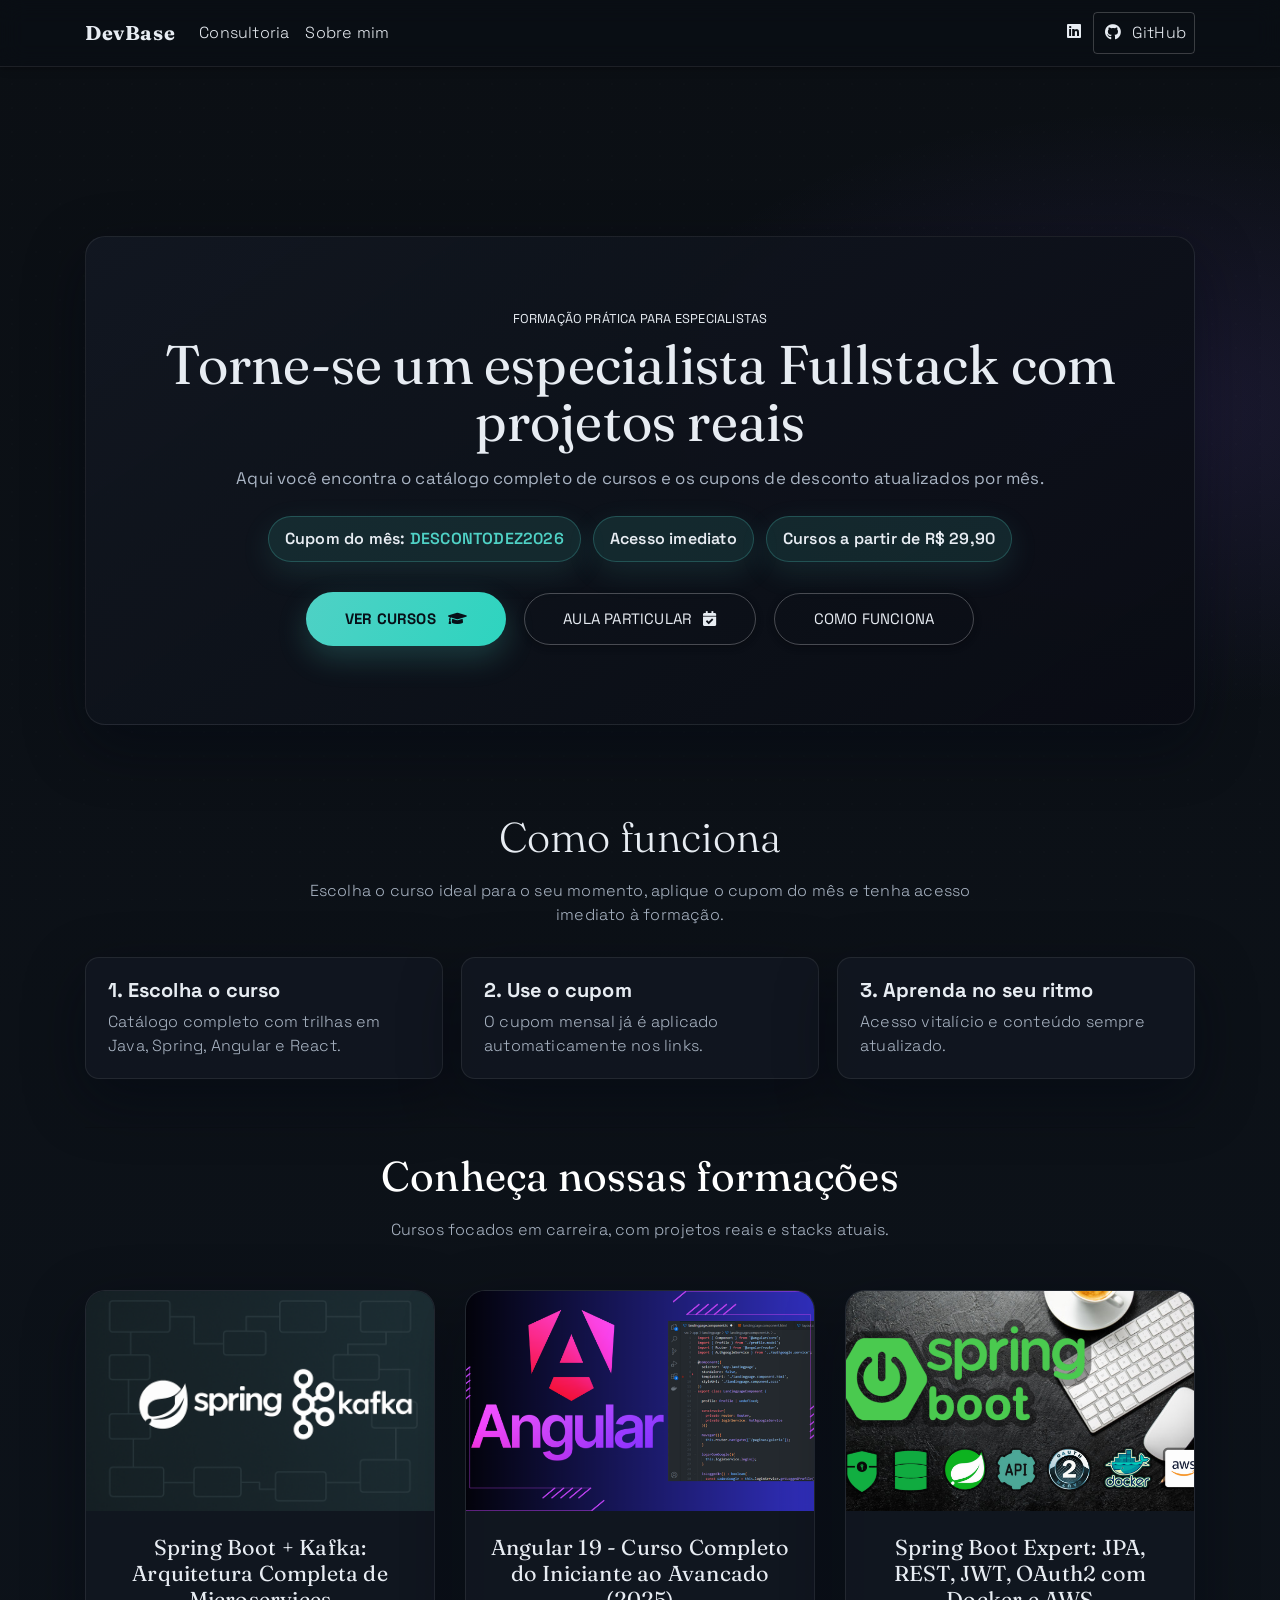
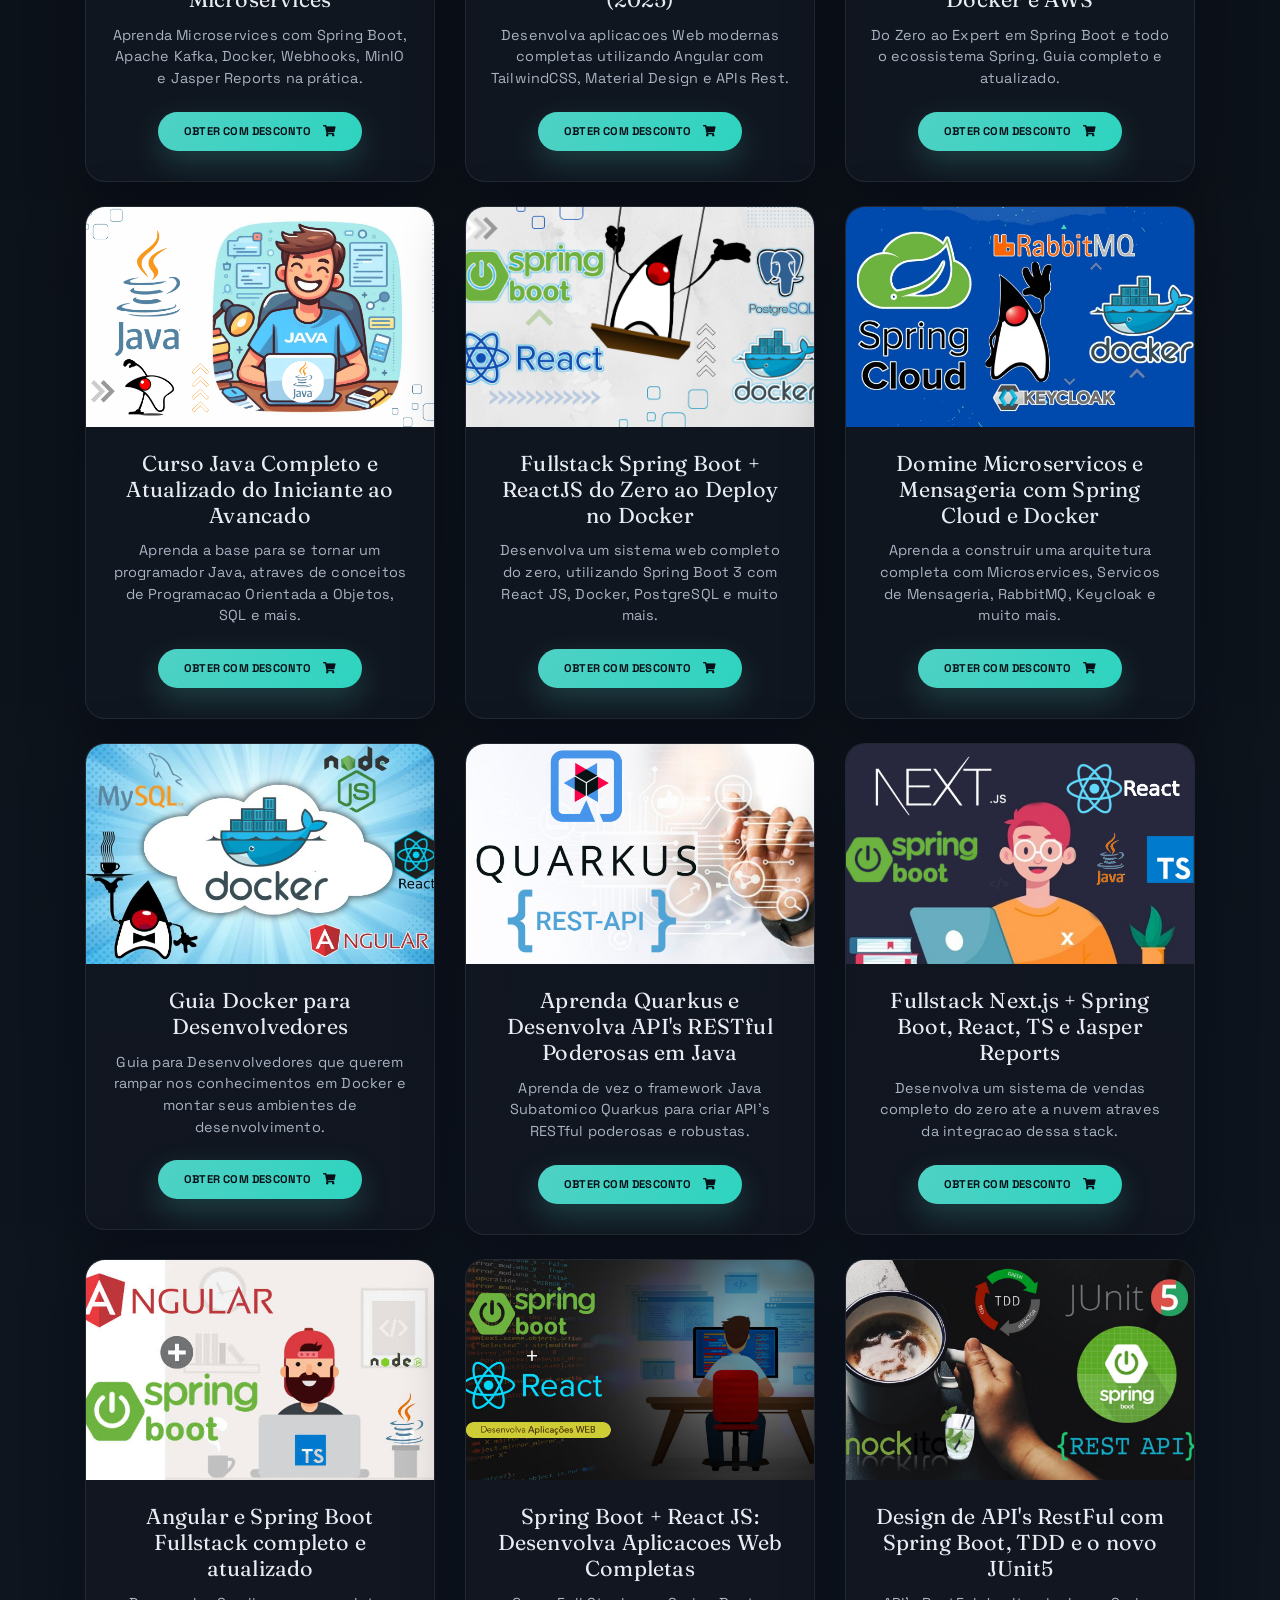
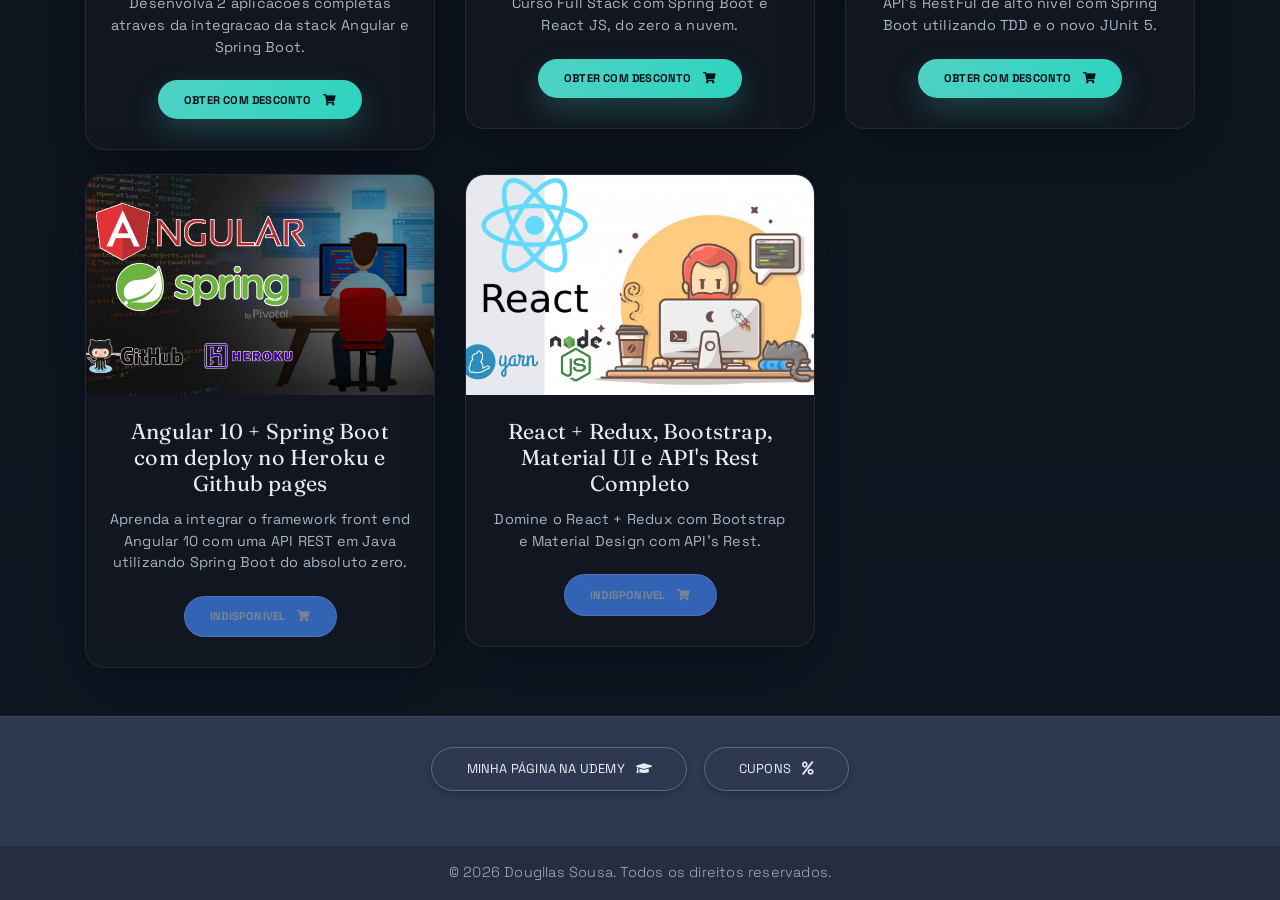
==== commit 6aefb43b: "update" ====
--- a/index.html
+++ b/index.html
@@ -73,15 +73,6 @@
 
             <!-- Right -->
             <ul class="navbar-nav nav-flex-icons">
-              <li class="nav-item">
-                <a
-                  href="https://www.youtube.com/channel/UC1NaMQIhprZbJcmgIlcTC9Q"
-                  class="nav-link waves-effect"
-                  target="_blank"
-                >
-                  <i class="fab fa-youtube"></i>
-                </a>
-              </li>
               <li class="nav-item">
                 <a
                   href="https://www.linkedin.com/in/dougllassousa/"
